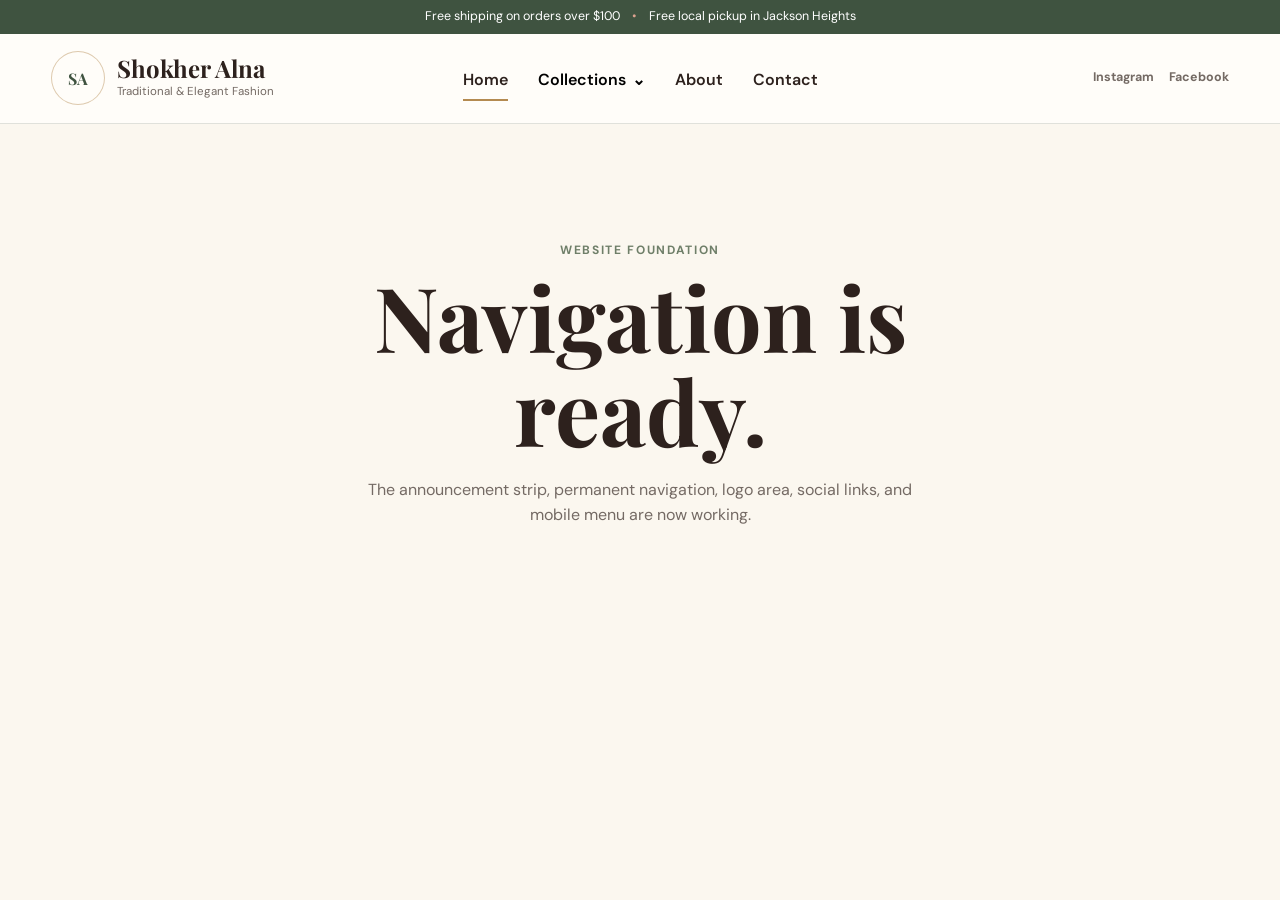
==== index.html @ 6800890a "Add files via upload Build navigation and mobile menu" ====
<!DOCTYPE html>
<html lang="en">
<head>
  <meta charset="UTF-8">
  <meta name="viewport" content="width=device-width, initial-scale=1.0">
  <meta name="description" content="Shokher Alna — traditional and elegant fashion, thoughtfully curated.">
  <title>Shokher Alna | Traditional & Elegant Fashion</title>
  <link rel="preconnect" href="https://fonts.googleapis.com">
  <link rel="preconnect" href="https://fonts.gstatic.com" crossorigin>
  <link href="https://fonts.googleapis.com/css2?family=DM+Sans:wght@400;500;600;700&family=Playfair+Display:wght@500;600;700&display=swap" rel="stylesheet">
  <link rel="stylesheet" href="style.css">
</head>
<body>
  <a class="skip-link" href="#main-content">Skip to content</a>

  <div class="announcement-bar">
    <div class="announcement-inner">
      <span>Free shipping on orders over $100</span>
      <span class="announcement-divider">•</span>
      <span>Free local pickup in Jackson Heights</span>
    </div>
  </div>

  <header class="site-header" id="siteHeader">
    <div class="nav-container">
      <a class="brand" href="index.html" aria-label="Shokher Alna home">
        <span class="brand-mark">SA</span>
        <span class="brand-copy">
          <strong>Shokher Alna</strong>
          <small>Traditional &amp; Elegant Fashion</small>
        </span>
      </a>

      <nav class="desktop-nav" aria-label="Primary navigation">
        <a class="nav-link active" href="index.html">Home</a>
        <div class="nav-dropdown">
          <button class="nav-link dropdown-trigger" type="button" aria-expanded="false">
            Collections <span class="chevron">⌄</span>
          </button>
          <div class="dropdown-menu">
            <a href="pages/bags.html">Bags</a>
            <a href="pages/jewelry.html">Jewelry</a>
            <a href="pages/sarees.html">Sarees</a>
            <a href="pages/clothing.html">Clothing</a>
          </div>
        </div>
        <a class="nav-link" href="pages/about.html">About</a>
        <a class="nav-link" href="pages/contact.html">Contact</a>
      </nav>

      <div class="header-actions">
        <a class="social-link" href="https://www.instagram.com/shokher_alna_usa/" target="_blank" rel="noopener">Instagram</a>
        <a class="social-link" href="https://www.facebook.com/ShokherAlnaUsa" target="_blank" rel="noopener">Facebook</a>
        <button class="menu-toggle" id="menuToggle" type="button" aria-label="Open navigation menu" aria-controls="mobileMenu" aria-expanded="false">
          <span></span><span></span><span></span>
        </button>
      </div>
    </div>

    <div class="mobile-menu" id="mobileMenu" aria-hidden="true">
      <nav aria-label="Mobile navigation">
        <a href="index.html">Home</a>
        <button class="mobile-collections-toggle" id="mobileCollectionsToggle" type="button" aria-expanded="false">
          Collections <span>+</span>
        </button>
        <div class="mobile-submenu" id="mobileSubmenu">
          <a href="pages/bags.html">Bags</a>
          <a href="pages/jewelry.html">Jewelry</a>
          <a href="pages/sarees.html">Sarees</a>
          <a href="pages/clothing.html">Clothing</a>
        </div>
        <a href="pages/about.html">About</a>
        <a href="pages/contact.html">Contact</a>
        <div class="mobile-socials">
          <a href="https://www.instagram.com/shokher_alna_usa/" target="_blank" rel="noopener">Instagram</a>
          <a href="https://www.facebook.com/ShokherAlnaUsa" target="_blank" rel="noopener">Facebook</a>
        </div>
      </nav>
    </div>
  </header>

  <main id="main-content">
    <section class="step-preview">
      <div>
        <p class="eyebrow">Website foundation</p>
        <h1>Navigation is ready.</h1>
        <p>The announcement strip, permanent navigation, logo area, social links, and mobile menu are now working.</p>
      </div>
    </section>
  </main>

  <script src="script.js"></script>
</body>
</html>
---- style.css ----
*{box-sizing:border-box}html{scroll-behavior:smooth}body{margin:0;background:#fbf7ef;color:#2d211d;font-family:"DM Sans",sans-serif;line-height:1.6}body.menu-open{overflow:hidden}a{color:inherit;text-decoration:none}.skip-link{position:fixed;top:10px;left:10px;z-index:9999;padding:10px 14px;border-radius:8px;color:#fff;background:#3f5340;transform:translateY(-150%)}.skip-link:focus{transform:translateY(0)}.announcement-bar{background:#3f5340;color:#fff;font-size:.78rem}.announcement-inner{width:min(1180px,92%);min-height:34px;margin:auto;display:flex;justify-content:center;align-items:center;gap:12px;text-align:center}.announcement-divider{color:#dca28f}.site-header{position:sticky;top:0;z-index:1000;background:rgba(255,253,249,.96);backdrop-filter:blur(14px);border-bottom:1px solid rgba(63,83,64,.16)}.site-header.scrolled{box-shadow:0 14px 40px rgba(45,33,29,.09)}.nav-container{width:min(1180px,92%);min-height:88px;margin:auto;display:grid;grid-template-columns:1fr auto 1fr;align-items:center;gap:26px}.brand{display:flex;align-items:center;gap:12px}.brand-mark{width:54px;height:54px;display:grid;place-items:center;border:1px solid rgba(180,138,80,.45);border-radius:50%;background:#fffdf9;color:#3f5340;font-family:"Playfair Display",serif;font-weight:700}.brand-copy strong{display:block;font-family:"Playfair Display",serif;font-size:1.5rem;line-height:1.15}.brand-copy small{display:block;color:#746a64;font-size:.72rem}.desktop-nav{display:flex;align-items:center;gap:30px}.nav-link{position:relative;padding:33px 0 30px;border:0;background:transparent;font:inherit;font-weight:600;cursor:pointer}.nav-link:after{content:"";position:absolute;left:0;right:0;bottom:22px;height:2px;background:#b48a50;transform:scaleX(0);transition:.2s}.nav-link:hover:after,.nav-link.active:after{transform:scaleX(1)}.nav-dropdown{position:relative}.dropdown-trigger{display:flex;align-items:center;gap:6px}.dropdown-menu{position:absolute;top:calc(100% - 12px);left:50%;width:210px;padding:10px;border:1px solid rgba(63,83,64,.16);border-radius:16px;background:#fffdf9;box-shadow:0 14px 40px rgba(45,33,29,.09);opacity:0;visibility:hidden;transform:translate(-50%,8px);transition:.2s}.nav-dropdown:hover .dropdown-menu,.nav-dropdown:focus-within .dropdown-menu,.nav-dropdown.open .dropdown-menu{opacity:1;visibility:visible;transform:translate(-50%,0)}.dropdown-menu a{display:block;padding:11px 13px;border-radius:10px;color:#746a64;font-size:.88rem;font-weight:600}.dropdown-menu a:hover{background:rgba(111,127,105,.1);color:#3f5340}.header-actions{display:flex;align-items:center;justify-self:end;gap:15px}.social-link{color:#746a64;font-size:.78rem;font-weight:700}.menu-toggle{width:44px;height:44px;display:none;padding:10px;border:1px solid rgba(63,83,64,.16);border-radius:50%;background:#fffdf9}.menu-toggle span{width:20px;height:2px;display:block;margin:3px auto;background:#2d211d;transition:.25s}.menu-toggle.active span:nth-child(1){transform:translateY(5px) rotate(45deg)}.menu-toggle.active span:nth-child(2){opacity:0}.menu-toggle.active span:nth-child(3){transform:translateY(-5px) rotate(-45deg)}.mobile-menu{display:none;max-height:0;overflow:hidden;background:#fffdf9;transition:max-height .35s}.mobile-menu.open{max-height:calc(100vh - 120px);overflow-y:auto;border-top:1px solid rgba(63,83,64,.16)}.mobile-menu nav{width:min(92%,620px);margin:auto;padding:16px 0 28px}.mobile-menu nav>a,.mobile-collections-toggle{width:100%;display:flex;justify-content:space-between;padding:14px 4px;border:0;border-bottom:1px solid rgba(63,83,64,.16);background:transparent;font:inherit;font-weight:600}.mobile-submenu{max-height:0;overflow:hidden;padding-left:14px;transition:max-height .3s}.mobile-submenu.open{max-height:250px}.mobile-submenu a{display:block;padding:11px 4px;color:#746a64}.mobile-socials{display:flex;gap:12px;padding-top:22px}.mobile-socials a{flex:1;padding:11px;border:1px solid rgba(63,83,64,.16);border-radius:999px;text-align:center;font-size:.82rem;font-weight:700}.step-preview{width:min(1180px,92%);min-height:58vh;margin:auto;display:grid;place-items:center;padding:80px 0;text-align:center}.step-preview>div{max-width:650px}.eyebrow{margin:0 0 8px;color:#6f7f69;font-size:.75rem;font-weight:700;letter-spacing:.14em;text-transform:uppercase}.step-preview h1{margin:0;font-family:"Playfair Display",serif;font-size:clamp(2.8rem,7vw,5.8rem);line-height:1.05}.step-preview p:last-child{max-width:560px;margin:20px auto 0;color:#746a64}@media(max-width:960px){.nav-container{grid-template-columns:1fr auto}.desktop-nav,.header-actions .social-link{display:none}.menu-toggle,.mobile-menu{display:block}}@media(max-width:560px){.announcement-inner{min-height:42px;flex-direction:column;gap:0;padding:5px 0}.announcement-divider{display:none}.nav-container{min-height:76px}.brand-mark{width:46px;height:46px}.brand-copy strong{font-size:1.18rem}.brand-copy small{max-width:180px;overflow:hidden;text-overflow:ellipsis;white-space:nowrap}}
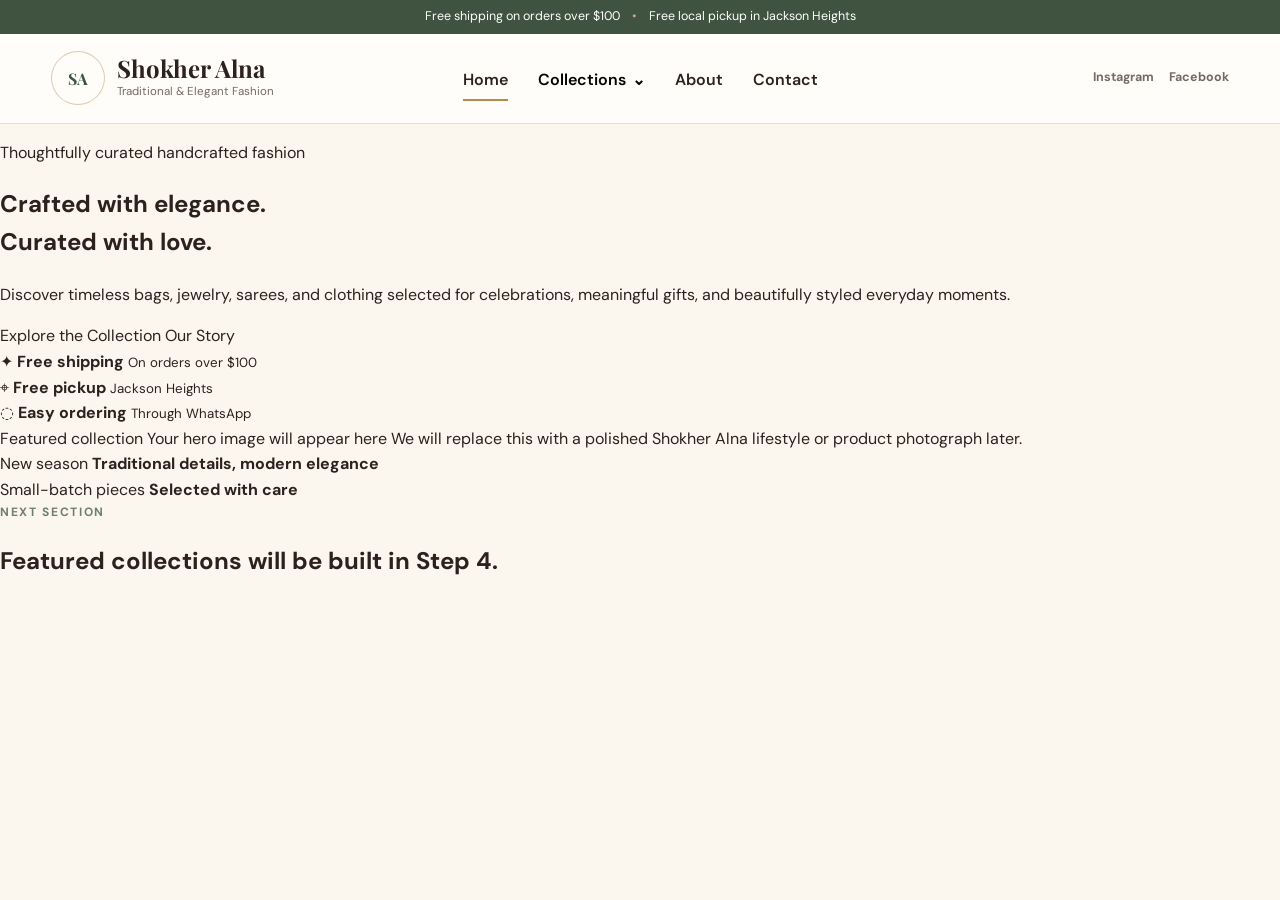
==== commit 99171b60: "Build homepage hero section" ====
--- a/index.html
+++ b/index.html
@@ -80,11 +80,89 @@
   </header>
 
   <main id="main-content">
-    <section class="step-preview">
+    <section class="hero" aria-labelledby="hero-title">
+      <div class="hero-orb hero-orb-one" aria-hidden="true"></div>
+      <div class="hero-orb hero-orb-two" aria-hidden="true"></div>
+
+      <div class="hero-container">
+        <div class="hero-copy">
+          <p class="hero-eyebrow">Thoughtfully curated handcrafted fashion</p>
+
+          <h1 id="hero-title">
+            Crafted with elegance.<br>
+            Curated with love.
+          </h1>
+
+          <p class="hero-intro">
+            Discover timeless bags, jewelry, sarees, and clothing selected for
+            celebrations, meaningful gifts, and beautifully styled everyday moments.
+          </p>
+
+          <div class="hero-actions">
+            <a class="button button-primary" href="#collections">
+              Explore the Collection
+            </a>
+
+            <a class="button button-secondary" href="pages/about.html">
+              Our Story
+            </a>
+          </div>
+
+          <div class="hero-benefits" aria-label="Shopping benefits">
+            <div class="hero-benefit">
+              <span class="benefit-icon" aria-hidden="true">✦</span>
+              <span>
+                <strong>Free shipping</strong>
+                <small>On orders over $100</small>
+              </span>
+            </div>
+
+            <div class="hero-benefit">
+              <span class="benefit-icon" aria-hidden="true">⌖</span>
+              <span>
+                <strong>Free pickup</strong>
+                <small>Jackson Heights</small>
+              </span>
+            </div>
+
+            <div class="hero-benefit">
+              <span class="benefit-icon" aria-hidden="true">◌</span>
+              <span>
+                <strong>Easy ordering</strong>
+                <small>Through WhatsApp</small>
+              </span>
+            </div>
+          </div>
+        </div>
+
+        <div class="hero-visual" aria-label="Featured collection preview">
+          <div class="hero-image-card">
+            <div class="hero-image-placeholder">
+              <span class="placeholder-label">Featured collection</span>
+              <span class="placeholder-title">Your hero image will appear here</span>
+              <span class="placeholder-copy">
+                We will replace this with a polished Shokher Alna lifestyle or product photograph later.
+              </span>
+            </div>
+
+            <div class="hero-card-note">
+              <span>New season</span>
+              <strong>Traditional details, modern elegance</strong>
+            </div>
+          </div>
+
+          <div class="hero-accent-card">
+            <span>Small-batch pieces</span>
+            <strong>Selected with care</strong>
+          </div>
+        </div>
+      </div>
+    </section>
+
+    <section class="section-placeholder" id="collections" aria-label="Upcoming collections section">
       <div>
-        <p class="eyebrow">Website foundation</p>
-        <h1>Navigation is ready.</h1>
-        <p>The announcement strip, permanent navigation, logo area, social links, and mobile menu are now working.</p>
+        <p class="eyebrow">Next section</p>
+        <h2>Featured collections will be built in Step 4.</h2>
       </div>
     </section>
   </main>
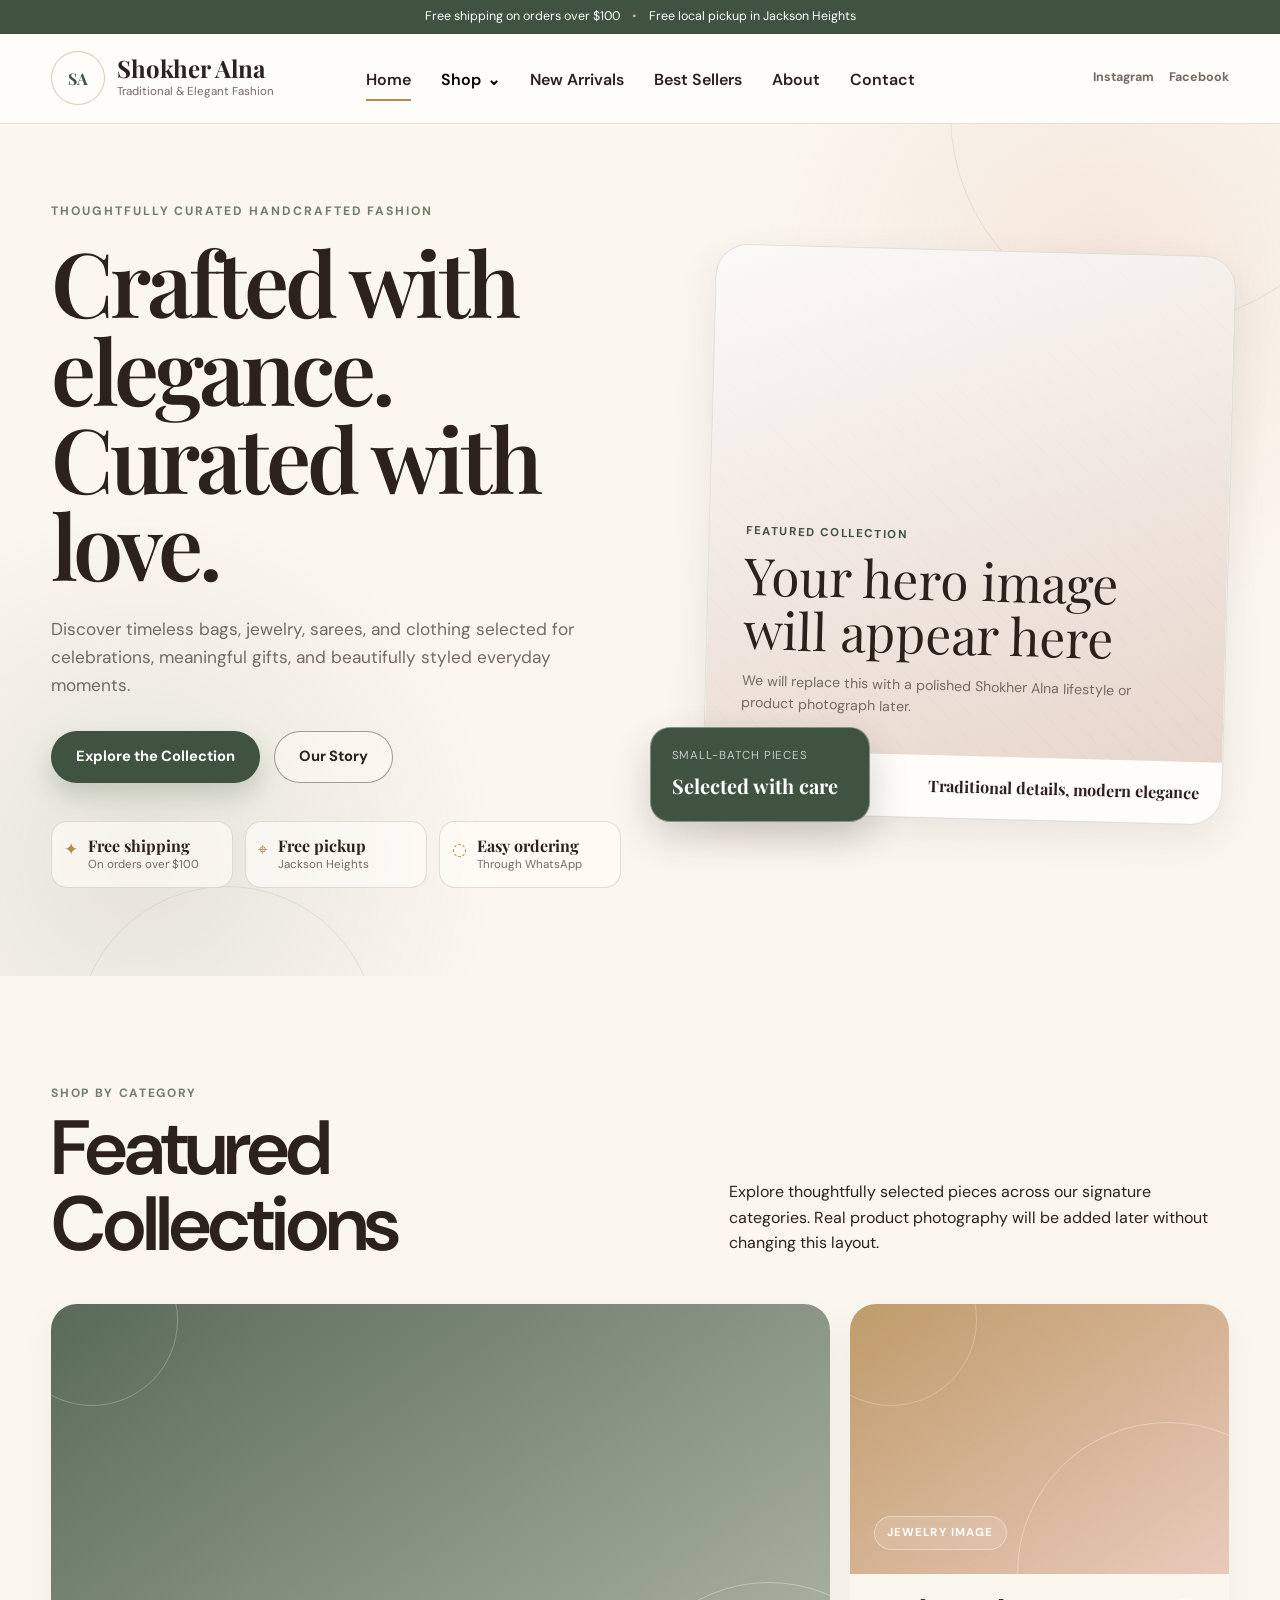
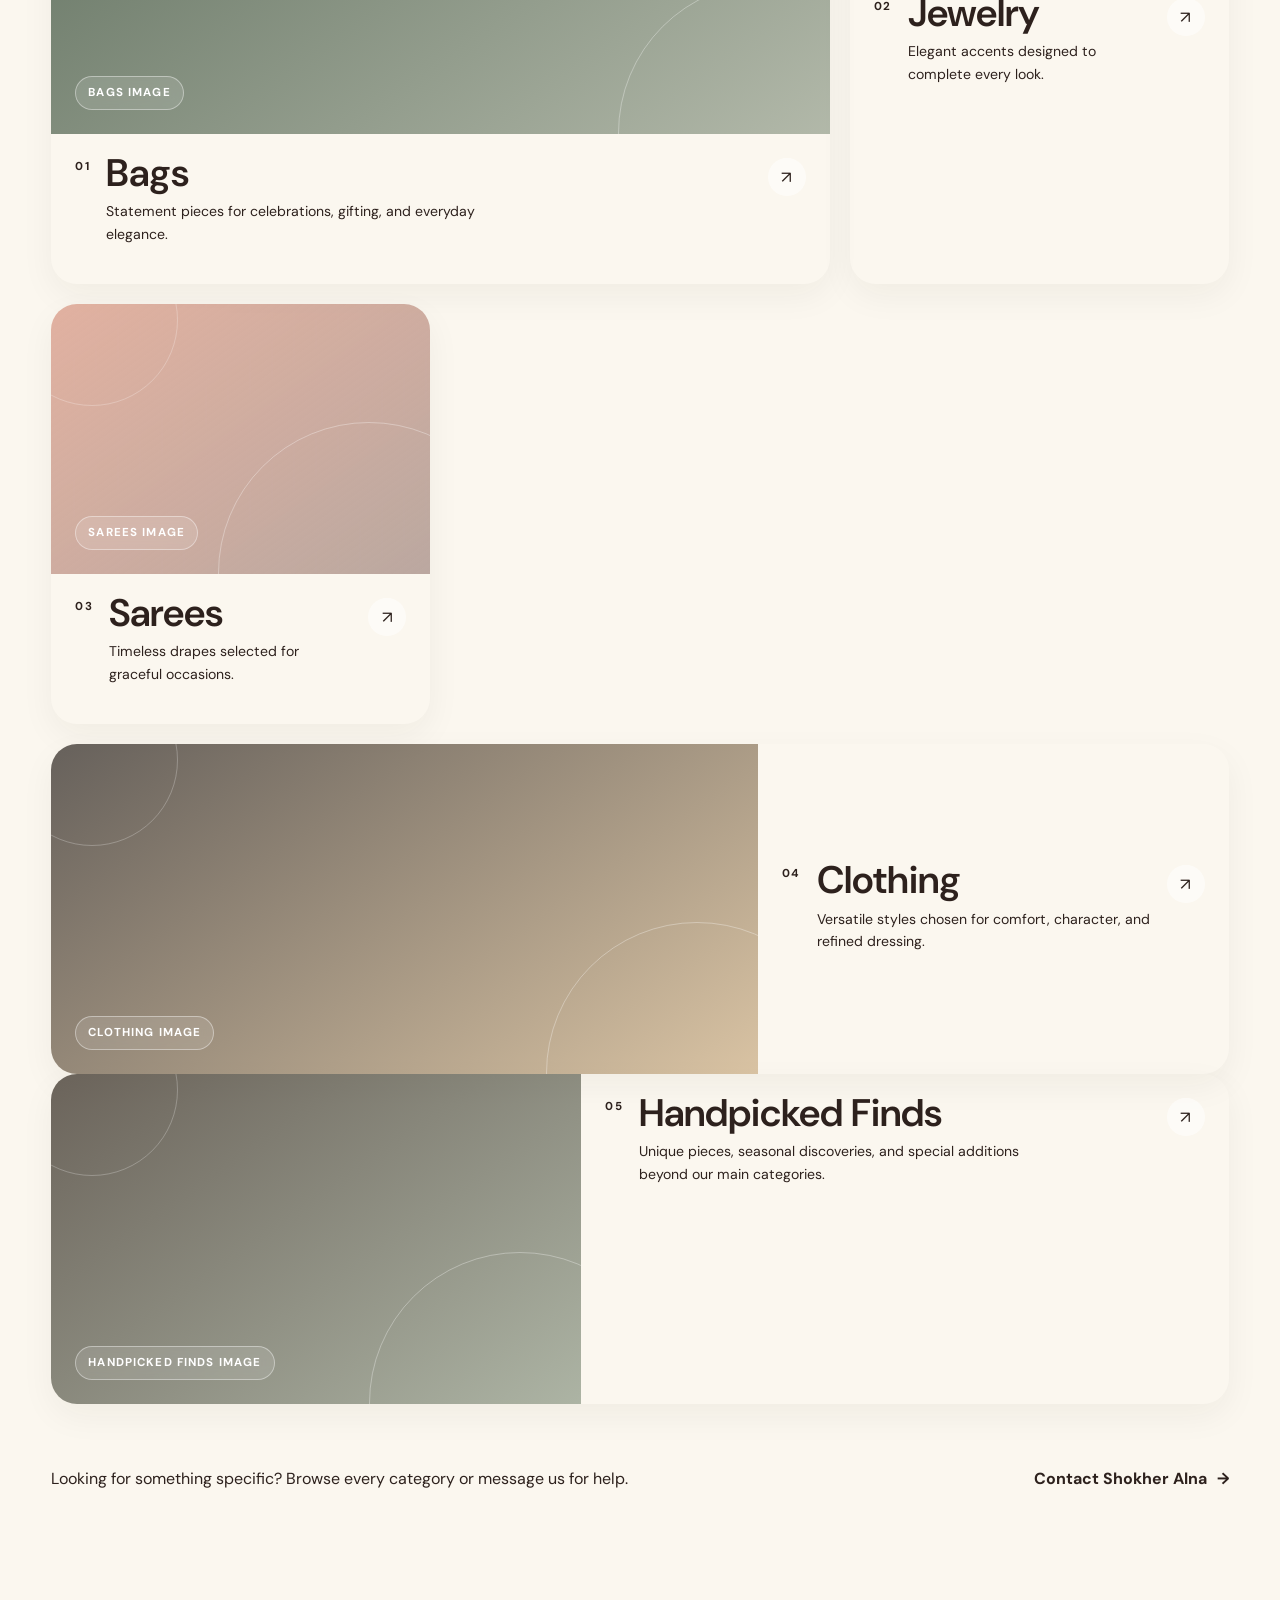
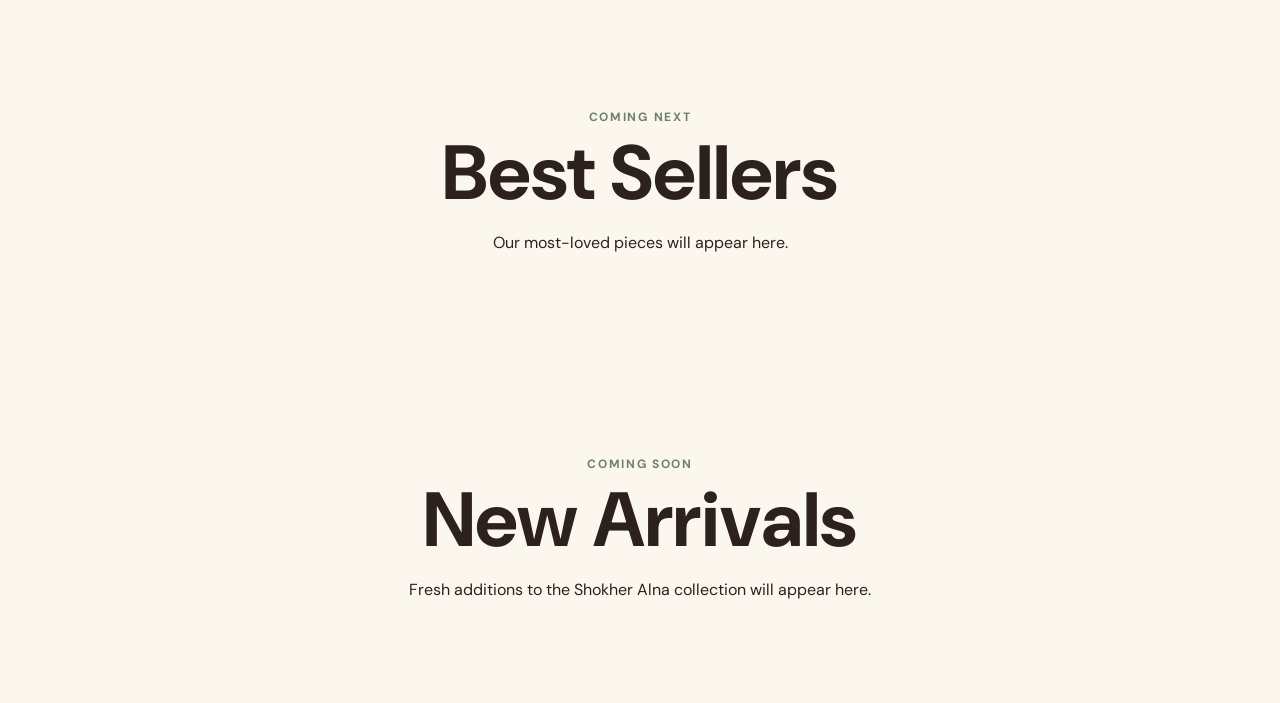
==== commit af688f71: "Add Shop navigation and Handpicked Finds" ====
--- a/index.html
+++ b/index.html
@@ -33,17 +33,23 @@
 
       <nav class="desktop-nav" aria-label="Primary navigation">
         <a class="nav-link active" href="index.html">Home</a>
+
         <div class="nav-dropdown">
           <button class="nav-link dropdown-trigger" type="button" aria-expanded="false">
-            Collections <span class="chevron">⌄</span>
+            Shop <span class="chevron">⌄</span>
           </button>
+
           <div class="dropdown-menu">
             <a href="pages/bags.html">Bags</a>
             <a href="pages/jewelry.html">Jewelry</a>
             <a href="pages/sarees.html">Sarees</a>
             <a href="pages/clothing.html">Clothing</a>
-          </div>
-        </div>
+            <a href="pages/handpicked-finds.html">Handpicked Finds</a>
+          </div>
+        </div>
+
+        <a class="nav-link" href="#new-arrivals">New Arrivals</a>
+        <a class="nav-link" href="#best-sellers">Best Sellers</a>
         <a class="nav-link" href="pages/about.html">About</a>
         <a class="nav-link" href="pages/contact.html">Contact</a>
       </nav>
@@ -60,17 +66,24 @@
     <div class="mobile-menu" id="mobileMenu" aria-hidden="true">
       <nav aria-label="Mobile navigation">
         <a href="index.html">Home</a>
+
         <button class="mobile-collections-toggle" id="mobileCollectionsToggle" type="button" aria-expanded="false">
-          Collections <span>+</span>
+          Shop <span>+</span>
         </button>
+
         <div class="mobile-submenu" id="mobileSubmenu">
           <a href="pages/bags.html">Bags</a>
           <a href="pages/jewelry.html">Jewelry</a>
           <a href="pages/sarees.html">Sarees</a>
           <a href="pages/clothing.html">Clothing</a>
-        </div>
+          <a href="pages/handpicked-finds.html">Handpicked Finds</a>
+        </div>
+
+        <a href="#new-arrivals">New Arrivals</a>
+        <a href="#best-sellers">Best Sellers</a>
         <a href="pages/about.html">About</a>
         <a href="pages/contact.html">Contact</a>
+
         <div class="mobile-socials">
           <a href="https://www.instagram.com/shokher_alna_usa/" target="_blank" rel="noopener">Instagram</a>
           <a href="https://www.facebook.com/ShokherAlnaUsa" target="_blank" rel="noopener">Facebook</a>
@@ -159,12 +172,127 @@
       </div>
     </section>
 
-    <section class="section-placeholder" id="collections" aria-label="Upcoming collections section">
-      <div>
-        <p class="eyebrow">Next section</p>
-        <h2>Featured collections will be built in Step 4.</h2>
+    <section class="featured-collections" id="collections" aria-labelledby="collections-title">
+      <div class="section-shell">
+        <div class="section-heading">
+          <div>
+            <p class="eyebrow">Shop by category</p>
+            <h2 id="collections-title">Featured Collections</h2>
+          </div>
+
+          <p class="section-intro">
+            Explore thoughtfully selected pieces across our signature categories.
+            Real product photography will be added later without changing this layout.
+          </p>
+        </div>
+
+        <div class="collection-grid">
+          <a class="collection-card collection-card-large" href="pages/bags.html">
+            <div class="collection-image collection-image-bags" aria-hidden="true">
+              <span class="collection-placeholder-label">Bags image</span>
+            </div>
+
+            <div class="collection-content">
+              <span class="collection-number">01</span>
+              <div>
+                <h3>Bags</h3>
+                <p>Statement pieces for celebrations, gifting, and everyday elegance.</p>
+              </div>
+              <span class="collection-arrow" aria-hidden="true">↗</span>
+            </div>
+          </a>
+
+          <a class="collection-card" href="pages/jewelry.html">
+            <div class="collection-image collection-image-jewelry" aria-hidden="true">
+              <span class="collection-placeholder-label">Jewelry image</span>
+            </div>
+
+            <div class="collection-content">
+              <span class="collection-number">02</span>
+              <div>
+                <h3>Jewelry</h3>
+                <p>Elegant accents designed to complete every look.</p>
+              </div>
+              <span class="collection-arrow" aria-hidden="true">↗</span>
+            </div>
+          </a>
+
+          <a class="collection-card" href="pages/sarees.html">
+            <div class="collection-image collection-image-sarees" aria-hidden="true">
+              <span class="collection-placeholder-label">Sarees image</span>
+            </div>
+
+            <div class="collection-content">
+              <span class="collection-number">03</span>
+              <div>
+                <h3>Sarees</h3>
+                <p>Timeless drapes selected for graceful occasions.</p>
+              </div>
+              <span class="collection-arrow" aria-hidden="true">↗</span>
+            </div>
+          </a>
+
+          <a class="collection-card collection-card-wide" href="pages/clothing.html">
+            <div class="collection-image collection-image-clothing" aria-hidden="true">
+              <span class="collection-placeholder-label">Clothing image</span>
+            </div>
+
+            <div class="collection-content">
+              <span class="collection-number">04</span>
+              <div>
+                <h3>Clothing</h3>
+                <p>Versatile styles chosen for comfort, character, and refined dressing.</p>
+              </div>
+              <span class="collection-arrow" aria-hidden="true">↗</span>
+            </div>
+          </a>
+        </div>
+
+
+          <a class="collection-card collection-card-handpicked" href="pages/handpicked-finds.html">
+            <div class="collection-image collection-image-handpicked" aria-hidden="true">
+              <span class="collection-placeholder-label">Handpicked Finds image</span>
+            </div>
+
+            <div class="collection-content">
+              <span class="collection-number">05</span>
+              <div>
+                <h3>Handpicked Finds</h3>
+                <p>Unique pieces, seasonal discoveries, and special additions beyond our main categories.</p>
+              </div>
+              <span class="collection-arrow" aria-hidden="true">↗</span>
+            </div>
+          </a>
+
+        <div class="collections-footer">
+          <p>
+            Looking for something specific? Browse every category or message us for help.
+          </p>
+
+          <a class="text-link" href="pages/contact.html">
+            Contact Shokher Alna
+            <span aria-hidden="true">→</span>
+          </a>
+        </div>
       </div>
     </section>
+  
+    <section class="upcoming-home-section" id="best-sellers">
+      <div class="section-shell upcoming-home-inner">
+        <p class="eyebrow">Coming next</p>
+        <h2>Best Sellers</h2>
+        <p>Our most-loved pieces will appear here.</p>
+      </div>
+    </section>
+
+    <section class="upcoming-home-section upcoming-home-section-alt" id="new-arrivals">
+      <div class="section-shell upcoming-home-inner">
+        <p class="eyebrow">Coming soon</p>
+        <h2>New Arrivals</h2>
+        <p>Fresh additions to the Shokher Alna collection will appear here.</p>
+      </div>
+    </section>
+
   </main>
 
   <script src="script.js"></script>
--- a/style.css
+++ b/style.css
@@ -1 +1,449 @@
-*{box-sizing:border-box}html{scroll-behavior:smooth}body{margin:0;background:#fbf7ef;color:#2d211d;font-family:"DM Sans",sans-serif;line-height:1.6}body.menu-open{overflow:hidden}a{color:inherit;text-decoration:none}.skip-link{position:fixed;top:10px;left:10px;z-index:9999;padding:10px 14px;border-radius:8px;color:#fff;background:#3f5340;transform:translateY(-150%)}.skip-link:focus{transform:translateY(0)}.announcement-bar{background:#3f5340;color:#fff;font-size:.78rem}.announcement-inner{width:min(1180px,92%);min-height:34px;margin:auto;display:flex;justify-content:center;align-items:center;gap:12px;text-align:center}.announcement-divider{color:#dca28f}.site-header{position:sticky;top:0;z-index:1000;background:rgba(255,253,249,.96);backdrop-filter:blur(14px);border-bottom:1px solid rgba(63,83,64,.16)}.site-header.scrolled{box-shadow:0 14px 40px rgba(45,33,29,.09)}.nav-container{width:min(1180px,92%);min-height:88px;margin:auto;display:grid;grid-template-columns:1fr auto 1fr;align-items:center;gap:26px}.brand{display:flex;align-items:center;gap:12px}.brand-mark{width:54px;height:54px;display:grid;place-items:center;border:1px solid rgba(180,138,80,.45);border-radius:50%;background:#fffdf9;color:#3f5340;font-family:"Playfair Display",serif;font-weight:700}.brand-copy strong{display:block;font-family:"Playfair Display",serif;font-size:1.5rem;line-height:1.15}.brand-copy small{display:block;color:#746a64;font-size:.72rem}.desktop-nav{display:flex;align-items:center;gap:30px}.nav-link{position:relative;padding:33px 0 30px;border:0;background:transparent;font:inherit;font-weight:600;cursor:pointer}.nav-link:after{content:"";position:absolute;left:0;right:0;bottom:22px;height:2px;background:#b48a50;transform:scaleX(0);transition:.2s}.nav-link:hover:after,.nav-link.active:after{transform:scaleX(1)}.nav-dropdown{position:relative}.dropdown-trigger{display:flex;align-items:center;gap:6px}.dropdown-menu{position:absolute;top:calc(100% - 12px);left:50%;width:210px;padding:10px;border:1px solid rgba(63,83,64,.16);border-radius:16px;background:#fffdf9;box-shadow:0 14px 40px rgba(45,33,29,.09);opacity:0;visibility:hidden;transform:translate(-50%,8px);transition:.2s}.nav-dropdown:hover .dropdown-menu,.nav-dropdown:focus-within .dropdown-menu,.nav-dropdown.open .dropdown-menu{opacity:1;visibility:visible;transform:translate(-50%,0)}.dropdown-menu a{display:block;padding:11px 13px;border-radius:10px;color:#746a64;font-size:.88rem;font-weight:600}.dropdown-menu a:hover{background:rgba(111,127,105,.1);color:#3f5340}.header-actions{display:flex;align-items:center;justify-self:end;gap:15px}.social-link{color:#746a64;font-size:.78rem;font-weight:700}.menu-toggle{width:44px;height:44px;display:none;padding:10px;border:1px solid rgba(63,83,64,.16);border-radius:50%;background:#fffdf9}.menu-toggle span{width:20px;height:2px;display:block;margin:3px auto;background:#2d211d;transition:.25s}.menu-toggle.active span:nth-child(1){transform:translateY(5px) rotate(45deg)}.menu-toggle.active span:nth-child(2){opacity:0}.menu-toggle.active span:nth-child(3){transform:translateY(-5px) rotate(-45deg)}.mobile-menu{display:none;max-height:0;overflow:hidden;background:#fffdf9;transition:max-height .35s}.mobile-menu.open{max-height:calc(100vh - 120px);overflow-y:auto;border-top:1px solid rgba(63,83,64,.16)}.mobile-menu nav{width:min(92%,620px);margin:auto;padding:16px 0 28px}.mobile-menu nav>a,.mobile-collections-toggle{width:100%;display:flex;justify-content:space-between;padding:14px 4px;border:0;border-bottom:1px solid rgba(63,83,64,.16);background:transparent;font:inherit;font-weight:600}.mobile-submenu{max-height:0;overflow:hidden;padding-left:14px;transition:max-height .3s}.mobile-submenu.open{max-height:250px}.mobile-submenu a{display:block;padding:11px 4px;color:#746a64}.mobile-socials{display:flex;gap:12px;padding-top:22px}.mobile-socials a{flex:1;padding:11px;border:1px solid rgba(63,83,64,.16);border-radius:999px;text-align:center;font-size:.82rem;font-weight:700}.step-preview{width:min(1180px,92%);min-height:58vh;margin:auto;display:grid;place-items:center;padding:80px 0;text-align:center}.step-preview>div{max-width:650px}.eyebrow{margin:0 0 8px;color:#6f7f69;font-size:.75rem;font-weight:700;letter-spacing:.14em;text-transform:uppercase}.step-preview h1{margin:0;font-family:"Playfair Display",serif;font-size:clamp(2.8rem,7vw,5.8rem);line-height:1.05}.step-preview p:last-child{max-width:560px;margin:20px auto 0;color:#746a64}@media(max-width:960px){.nav-container{grid-template-columns:1fr auto}.desktop-nav,.header-actions .social-link{display:none}.menu-toggle,.mobile-menu{display:block}}@media(max-width:560px){.announcement-inner{min-height:42px;flex-direction:column;gap:0;padding:5px 0}.announcement-divider{display:none}.nav-container{min-height:76px}.brand-mark{width:46px;height:46px}.brand-copy strong{font-size:1.18rem}.brand-copy small{max-width:180px;overflow:hidden;text-overflow:ellipsis;white-space:nowrap}}+*{box-sizing:border-box}html{scroll-behavior:smooth}body{margin:0;background:#fbf7ef;color:#2d211d;font-family:"DM Sans",sans-serif;line-height:1.6}body.menu-open{overflow:hidden}a{color:inherit;text-decoration:none}.skip-link{position:fixed;top:10px;left:10px;z-index:9999;padding:10px 14px;border-radius:8px;color:#fff;background:#3f5340;transform:translateY(-150%)}.skip-link:focus{transform:translateY(0)}.announcement-bar{background:#3f5340;color:#fff;font-size:.78rem}.announcement-inner{width:min(1180px,92%);min-height:34px;margin:auto;display:flex;justify-content:center;align-items:center;gap:12px;text-align:center}.announcement-divider{color:#dca28f}.site-header{position:sticky;top:0;z-index:1000;background:rgba(255,253,249,.96);backdrop-filter:blur(14px);border-bottom:1px solid rgba(63,83,64,.16)}.site-header.scrolled{box-shadow:0 14px 40px rgba(45,33,29,.09)}.nav-container{width:min(1180px,92%);min-height:88px;margin:auto;display:grid;grid-template-columns:1fr auto 1fr;align-items:center;gap:26px}.brand{display:flex;align-items:center;gap:12px}.brand-mark{width:54px;height:54px;display:grid;place-items:center;border:1px solid rgba(180,138,80,.45);border-radius:50%;background:#fffdf9;color:#3f5340;font-family:"Playfair Display",serif;font-weight:700}.brand-copy strong{display:block;font-family:"Playfair Display",serif;font-size:1.5rem;line-height:1.15}.brand-copy small{display:block;color:#746a64;font-size:.72rem}.desktop-nav{display:flex;align-items:center;gap:30px}.nav-link{position:relative;padding:33px 0 30px;border:0;background:transparent;font:inherit;font-weight:600;cursor:pointer}.nav-link:after{content:"";position:absolute;left:0;right:0;bottom:22px;height:2px;background:#b48a50;transform:scaleX(0);transition:.2s}.nav-link:hover:after,.nav-link.active:after{transform:scaleX(1)}.nav-dropdown{position:relative}.dropdown-trigger{display:flex;align-items:center;gap:6px}.dropdown-menu{position:absolute;top:calc(100% - 12px);left:50%;width:210px;padding:10px;border:1px solid rgba(63,83,64,.16);border-radius:16px;background:#fffdf9;box-shadow:0 14px 40px rgba(45,33,29,.09);opacity:0;visibility:hidden;transform:translate(-50%,8px);transition:.2s}.nav-dropdown:hover .dropdown-menu,.nav-dropdown:focus-within .dropdown-menu,.nav-dropdown.open .dropdown-menu{opacity:1;visibility:visible;transform:translate(-50%,0)}.dropdown-menu a{display:block;padding:11px 13px;border-radius:10px;color:#746a64;font-size:.88rem;font-weight:600}.dropdown-menu a:hover{background:rgba(111,127,105,.1);color:#3f5340}.header-actions{display:flex;align-items:center;justify-self:end;gap:15px}.social-link{color:#746a64;font-size:.78rem;font-weight:700}.menu-toggle{width:44px;height:44px;display:none;padding:10px;border:1px solid rgba(63,83,64,.16);border-radius:50%;background:#fffdf9}.menu-toggle span{width:20px;height:2px;display:block;margin:3px auto;background:#2d211d;transition:.25s}.menu-toggle.active span:nth-child(1){transform:translateY(5px) rotate(45deg)}.menu-toggle.active span:nth-child(2){opacity:0}.menu-toggle.active span:nth-child(3){transform:translateY(-5px) rotate(-45deg)}.mobile-menu{display:none;max-height:0;overflow:hidden;background:#fffdf9;transition:max-height .35s}.mobile-menu.open{max-height:calc(100vh - 120px);overflow-y:auto;border-top:1px solid rgba(63,83,64,.16)}.mobile-menu nav{width:min(92%,620px);margin:auto;padding:16px 0 28px}.mobile-menu nav>a,.mobile-collections-toggle{width:100%;display:flex;justify-content:space-between;padding:14px 4px;border:0;border-bottom:1px solid rgba(63,83,64,.16);background:transparent;font:inherit;font-weight:600}.mobile-submenu{max-height:0;overflow:hidden;padding-left:14px;transition:max-height .3s}.mobile-submenu.open{max-height:250px}.mobile-submenu a{display:block;padding:11px 4px;color:#746a64}.mobile-socials{display:flex;gap:12px;padding-top:22px}.mobile-socials a{flex:1;padding:11px;border:1px solid rgba(63,83,64,.16);border-radius:999px;text-align:center;font-size:.82rem;font-weight:700}.step-preview{width:min(1180px,92%);min-height:58vh;margin:auto;display:grid;place-items:center;padding:80px 0;text-align:center}.step-preview>div{max-width:650px}.eyebrow{margin:0 0 8px;color:#6f7f69;font-size:.75rem;font-weight:700;letter-spacing:.14em;text-transform:uppercase}.step-preview h1{margin:0;font-family:"Playfair Display",serif;font-size:clamp(2.8rem,7vw,5.8rem);line-height:1.05}.step-preview p:last-child{max-width:560px;margin:20px auto 0;color:#746a64}@media(max-width:960px){.nav-container{grid-template-columns:1fr auto}.desktop-nav,.header-actions .social-link{display:none}.menu-toggle,.mobile-menu{display:block}}@media(max-width:560px){.announcement-inner{min-height:42px;flex-direction:column;gap:0;padding:5px 0}.announcement-divider{display:none}.nav-container{min-height:76px}.brand-mark{width:46px;height:46px}.brand-copy strong{font-size:1.18rem}.brand-copy small{max-width:180px;overflow:hidden;text-overflow:ellipsis;white-space:nowrap}}
+
+/* =========================
+   Homepage hero — FIXED
+   ========================= */
+.hero{position:relative;overflow:hidden;background:radial-gradient(circle at 86% 18%,rgba(220,162,143,.20),transparent 27%),radial-gradient(circle at 11% 86%,rgba(111,127,105,.16),transparent 26%),#fbf7ef}
+.hero-container{width:min(1180px,92%);min-height:720px;margin:0 auto;display:grid;grid-template-columns:1.03fr .97fr;align-items:center;gap:72px;padding:78px 0 88px}
+.hero-copy{position:relative;z-index:2}
+.hero-eyebrow{margin:0 0 16px;color:#6f7f69;font-size:.76rem;font-weight:700;letter-spacing:.16em;text-transform:uppercase}
+.hero h1{max-width:760px;margin:0;font-family:"Playfair Display",serif;font-size:clamp(3.7rem,7vw,6.9rem);font-weight:600;letter-spacing:-.045em;line-height:.98}
+.hero-intro{max-width:620px;margin:28px 0 0;color:#746a64;font-size:1.08rem}
+.hero-actions{display:flex;flex-wrap:wrap;gap:14px;margin-top:32px}
+.button{min-height:52px;display:inline-flex;align-items:center;justify-content:center;padding:13px 24px;border:1px solid transparent;border-radius:999px;font-size:.92rem;font-weight:700;transition:.2s}
+.button:hover,.button:focus-visible{transform:translateY(-2px)}
+.button-primary{color:#fff;background:#3f5340;box-shadow:0 12px 25px rgba(63,83,64,.22)}
+.button-secondary{border-color:rgba(45,33,29,.42);color:#2d211d;background:rgba(255,253,249,.45)}
+.button-secondary:hover,.button-secondary:focus-visible{color:#fff;background:#2d211d}
+.hero-benefits{display:grid;grid-template-columns:repeat(3,minmax(0,1fr));gap:12px;margin-top:38px}
+.hero-benefit{display:flex;align-items:flex-start;gap:10px;padding:14px 12px;border:1px solid rgba(63,83,64,.16);border-radius:16px;background:rgba(255,253,249,.62)}
+.benefit-icon{color:#b48a50;font-size:1.08rem}
+.hero-benefit strong,.hero-benefit small{display:block}
+.hero-benefit strong{font-family:"Playfair Display",serif;font-size:1rem;line-height:1.2}
+.hero-benefit small{margin-top:3px;color:#746a64;font-size:.72rem;line-height:1.3}
+.hero-visual{position:relative;z-index:2;min-height:590px}
+.hero-image-card{width:min(520px,100%);margin-left:auto;overflow:hidden;border:1px solid rgba(63,83,64,.16);border-radius:32px;background:#fffdf9;box-shadow:0 14px 40px rgba(45,33,29,.09);transform:rotate(1.5deg)}
+.hero-image-placeholder{min-height:505px;display:flex;flex-direction:column;justify-content:flex-end;padding:36px;background:linear-gradient(160deg,rgba(255,255,255,.78),rgba(220,162,143,.24)),repeating-linear-gradient(45deg,rgba(180,138,80,.05) 0,rgba(180,138,80,.05) 1px,transparent 1px,transparent 18px),#ece7df}
+.placeholder-label{margin-bottom:8px;color:#3f5340;font-size:.72rem;font-weight:700;letter-spacing:.14em;text-transform:uppercase}
+.placeholder-title{max-width:390px;font-family:"Playfair Display",serif;font-size:clamp(2rem,4vw,3.4rem);line-height:1.04}
+.placeholder-copy{max-width:400px;margin-top:14px;color:#746a64;font-size:.88rem}
+.hero-card-note{display:flex;align-items:center;justify-content:space-between;gap:20px;padding:18px 22px}
+.hero-card-note span{color:#746a64;font-size:.74rem;font-weight:700;letter-spacing:.1em;text-transform:uppercase}
+.hero-card-note strong{font-family:"Playfair Display",serif;font-size:1rem;text-align:right}
+.hero-accent-card{position:absolute;right:67%;bottom:18px;width:220px;padding:19px 21px;border:1px solid rgba(255,255,255,.36);border-radius:20px;color:#fff;background:#3f5340;box-shadow:0 16px 38px rgba(45,33,29,.20)}
+.hero-accent-card span,.hero-accent-card strong{display:block}
+.hero-accent-card span{color:rgba(255,255,255,.7);font-size:.72rem;letter-spacing:.08em;text-transform:uppercase}
+.hero-accent-card strong{margin-top:5px;font-family:"Playfair Display",serif;font-size:1.25rem}
+.hero-orb{position:absolute;border:1px solid rgba(111,127,105,.14);border-radius:50%;pointer-events:none}
+.hero-orb-one{width:420px;height:420px;top:-220px;right:-90px}
+.hero-orb-two{width:300px;height:300px;bottom:-210px;left:6%}
+.section-placeholder{width:min(1180px,92%);min-height:270px;margin:0 auto;display:grid;place-items:center;padding:70px 0;text-align:center}
+.section-placeholder h2{max-width:720px;margin:0;font-family:"Playfair Display",serif;font-size:clamp(2rem,4vw,3.7rem);line-height:1.08}
+.eyebrow{margin:0 0 8px;color:#6f7f69;font-size:.75rem;font-weight:700;letter-spacing:.14em;text-transform:uppercase}
+@media(max-width:980px){.hero-container{min-height:auto;grid-template-columns:1fr;gap:55px;padding:68px 0 80px}.hero-copy{text-align:center}.hero-intro{margin-left:auto;margin-right:auto}.hero-actions{justify-content:center}.hero-benefits{max-width:760px;margin-left:auto;margin-right:auto}.hero-visual{min-height:560px;max-width:680px;margin:0 auto}.hero-image-card{margin:0 auto}.hero-accent-card{right:auto;left:-28px}}
+@media(max-width:680px){.hero-container{gap:42px;padding:52px 0 68px}.hero h1{font-size:clamp(3rem,15vw,4.7rem)}.hero-intro{font-size:.98rem}.hero-actions{flex-direction:column}.button{width:100%}.hero-benefits{grid-template-columns:1fr}.hero-visual{min-height:auto;padding-bottom:68px}.hero-image-placeholder{min-height:430px;padding:26px}.hero-card-note{align-items:flex-start;flex-direction:column}.hero-card-note strong{text-align:left}.hero-accent-card{left:12px;bottom:0;width:min(220px,80%)}}
+
+
+/* =========================
+   Featured collections
+   ========================= */
+
+.featured-collections {
+  padding: 108px 0 116px;
+  background: var(--paper);
+}
+
+.section-shell {
+  width: min(1180px, 92%);
+  margin: 0 auto;
+}
+
+.section-heading {
+  display: grid;
+  grid-template-columns: 1fr minmax(300px, 500px);
+  align-items: end;
+  gap: 50px;
+  margin-bottom: 42px;
+}
+
+.section-heading h2 {
+  margin: 0;
+  font-family: var(--font-heading);
+  font-size: clamp(3rem, 6vw, 5.6rem);
+  font-weight: 600;
+  letter-spacing: -0.04em;
+  line-height: 0.98;
+}
+
+.section-intro {
+  margin: 0 0 6px;
+  color: var(--muted);
+  font-size: 1rem;
+}
+
+.collection-grid {
+  display: grid;
+  grid-template-columns: repeat(12, minmax(0, 1fr));
+  gap: 20px;
+}
+
+.collection-card {
+  grid-column: span 4;
+  min-width: 0;
+  display: flex;
+  flex-direction: column;
+  overflow: hidden;
+  border: 1px solid var(--line);
+  border-radius: 26px;
+  background: var(--ivory);
+  box-shadow: 0 12px 34px rgba(45, 33, 29, 0.05);
+  transition:
+    transform 0.28s ease,
+    box-shadow 0.28s ease,
+    border-color 0.28s ease;
+}
+
+.collection-card-large {
+  grid-column: span 8;
+}
+
+.collection-card-wide {
+  grid-column: span 12;
+  display: grid;
+  grid-template-columns: 1.2fr 0.8fr;
+}
+
+.collection-card:hover,
+.collection-card:focus-visible {
+  transform: translateY(-6px);
+  border-color: rgba(180, 138, 80, 0.45);
+  box-shadow: 0 20px 46px rgba(45, 33, 29, 0.12);
+}
+
+.collection-image {
+  position: relative;
+  min-height: 270px;
+  display: flex;
+  align-items: flex-end;
+  padding: 24px;
+  overflow: hidden;
+}
+
+.collection-card-large .collection-image {
+  min-height: 430px;
+}
+
+.collection-card-wide .collection-image {
+  min-height: 330px;
+}
+
+.collection-image::before,
+.collection-image::after {
+  content: "";
+  position: absolute;
+  border-radius: 50%;
+  pointer-events: none;
+}
+
+.collection-image::before {
+  width: 300px;
+  height: 300px;
+  right: -90px;
+  bottom: -150px;
+  border: 1px solid rgba(255, 255, 255, 0.32);
+}
+
+.collection-image::after {
+  width: 170px;
+  height: 170px;
+  left: -45px;
+  top: -70px;
+  border: 1px solid rgba(255, 255, 255, 0.25);
+}
+
+.collection-image-bags {
+  background:
+    linear-gradient(145deg, rgba(63, 83, 64, 0.86), rgba(111, 127, 105, 0.52)),
+    repeating-linear-gradient(
+      45deg,
+      rgba(255,255,255,0.06) 0,
+      rgba(255,255,255,0.06) 1px,
+      transparent 1px,
+      transparent 18px
+    );
+}
+
+.collection-image-jewelry {
+  background:
+    linear-gradient(145deg, rgba(180, 138, 80, 0.84), rgba(220, 162, 143, 0.54)),
+    repeating-radial-gradient(
+      circle at 20% 20%,
+      rgba(255,255,255,0.08) 0 2px,
+      transparent 2px 16px
+    );
+}
+
+.collection-image-sarees {
+  background:
+    linear-gradient(145deg, rgba(220, 162, 143, 0.82), rgba(133, 101, 93, 0.54)),
+    repeating-linear-gradient(
+      90deg,
+      rgba(255,255,255,0.06) 0 2px,
+      transparent 2px 22px
+    );
+}
+
+.collection-image-clothing {
+  background:
+    linear-gradient(145deg, rgba(74, 68, 63, 0.84), rgba(180, 138, 80, 0.48)),
+    repeating-linear-gradient(
+      -45deg,
+      rgba(255,255,255,0.05) 0 1px,
+      transparent 1px 16px
+    );
+}
+
+.collection-placeholder-label {
+  position: relative;
+  z-index: 1;
+  display: inline-flex;
+  align-items: center;
+  min-height: 34px;
+  padding: 7px 12px;
+  border: 1px solid rgba(255,255,255,0.4);
+  border-radius: 999px;
+  color: #fff;
+  background: rgba(255,255,255,0.12);
+  backdrop-filter: blur(6px);
+  font-size: 0.72rem;
+  font-weight: 700;
+  letter-spacing: 0.1em;
+  text-transform: uppercase;
+}
+
+.collection-content {
+  min-height: 150px;
+  display: grid;
+  grid-template-columns: auto 1fr auto;
+  align-items: start;
+  gap: 16px;
+  padding: 24px;
+}
+
+.collection-card-wide .collection-content {
+  min-height: 100%;
+  align-content: center;
+}
+
+.collection-number {
+  color: var(--gold);
+  font-size: 0.72rem;
+  font-weight: 700;
+  letter-spacing: 0.14em;
+}
+
+.collection-content h3 {
+  margin: -4px 0 8px;
+  font-family: var(--font-heading);
+  font-size: clamp(1.8rem, 3vw, 2.7rem);
+  font-weight: 600;
+  line-height: 1;
+}
+
+.collection-content p {
+  max-width: 430px;
+  margin: 0;
+  color: var(--muted);
+  font-size: 0.88rem;
+}
+
+.collection-arrow {
+  width: 38px;
+  height: 38px;
+  display: grid;
+  place-items: center;
+  border: 1px solid var(--line);
+  border-radius: 50%;
+  color: var(--sage-dark);
+  background: rgba(255,255,255,0.55);
+  font-size: 1.05rem;
+  transition:
+    color 0.2s ease,
+    background 0.2s ease,
+    transform 0.2s ease;
+}
+
+.collection-card:hover .collection-arrow,
+.collection-card:focus-visible .collection-arrow {
+  color: #fff;
+  background: var(--sage-dark);
+  transform: rotate(45deg);
+}
+
+.collections-footer {
+  display: flex;
+  align-items: center;
+  justify-content: space-between;
+  gap: 30px;
+  margin-top: 34px;
+  padding-top: 28px;
+  border-top: 1px solid var(--line);
+}
+
+.collections-footer p {
+  margin: 0;
+  color: var(--muted);
+}
+
+.text-link {
+  display: inline-flex;
+  align-items: center;
+  gap: 10px;
+  color: var(--sage-dark);
+  font-weight: 700;
+}
+
+.text-link span {
+  transition: transform 0.2s ease;
+}
+
+.text-link:hover span,
+.text-link:focus-visible span {
+  transform: translateX(5px);
+}
+
+@media (max-width: 900px) {
+  .featured-collections {
+    padding: 88px 0 96px;
+  }
+
+  .section-heading {
+    grid-template-columns: 1fr;
+    gap: 18px;
+  }
+
+  .collection-card,
+  .collection-card-large {
+    grid-column: span 6;
+  }
+
+  .collection-card-wide {
+    grid-column: span 12;
+  }
+}
+
+@media (max-width: 680px) {
+  .featured-collections {
+    padding: 74px 0 82px;
+  }
+
+  .collection-grid {
+    grid-template-columns: 1fr;
+  }
+
+  .collection-card,
+  .collection-card-large,
+  .collection-card-wide {
+    grid-column: auto;
+    display: flex;
+  }
+
+  .collection-image,
+  .collection-card-large .collection-image,
+  .collection-card-wide .collection-image {
+    min-height: 280px;
+  }
+
+  .collection-content {
+    min-height: auto;
+  }
+
+  .collections-footer {
+    align-items: flex-start;
+    flex-direction: column;
+  }
+}
+
+
+/* Step 5: Handpicked Finds and upcoming sections */
+
+.collection-card-handpicked {
+  grid-column: span 12;
+  display: grid;
+  grid-template-columns: 0.9fr 1.1fr;
+}
+
+.collection-card-handpicked .collection-image {
+  min-height: 330px;
+}
+
+.collection-image-handpicked {
+  background:
+    linear-gradient(145deg, rgba(87, 79, 70, 0.88), rgba(111, 127, 105, 0.56)),
+    repeating-radial-gradient(
+      circle at 35% 35%,
+      rgba(255,255,255,0.06) 0 2px,
+      transparent 2px 20px
+    );
+}
+
+.upcoming-home-section {
+  padding: 100px 0;
+  background: var(--ivory);
+  border-top: 1px solid var(--line);
+}
+
+.upcoming-home-section-alt {
+  background: var(--paper);
+}
+
+.upcoming-home-inner {
+  text-align: center;
+}
+
+.upcoming-home-inner h2 {
+  margin: 0;
+  font-family: var(--font-heading);
+  font-size: clamp(3rem, 6vw, 5rem);
+  line-height: 1;
+}
+
+.upcoming-home-inner p:last-child {
+  margin: 18px auto 0;
+  color: var(--muted);
+}
+
+.simple-page {
+  width: min(900px, 92%);
+  min-height: 100vh;
+  margin: 0 auto;
+  display: grid;
+  place-content: center;
+  text-align: center;
+  padding: 60px 0;
+}
+
+.simple-page h1 {
+  margin: 0;
+  font-family: var(--font-heading);
+  font-size: clamp(3rem, 8vw, 6rem);
+}
+
+.simple-page p {
+  color: var(--muted);
+}
+
+.simple-page .button {
+  width: fit-content;
+  margin: 20px auto 0;
+}
+
+@media (max-width: 680px) {
+  .collection-card-handpicked {
+    display: flex;
+  }
+
+  .collection-card-handpicked .collection-image {
+    min-height: 280px;
+  }
+}
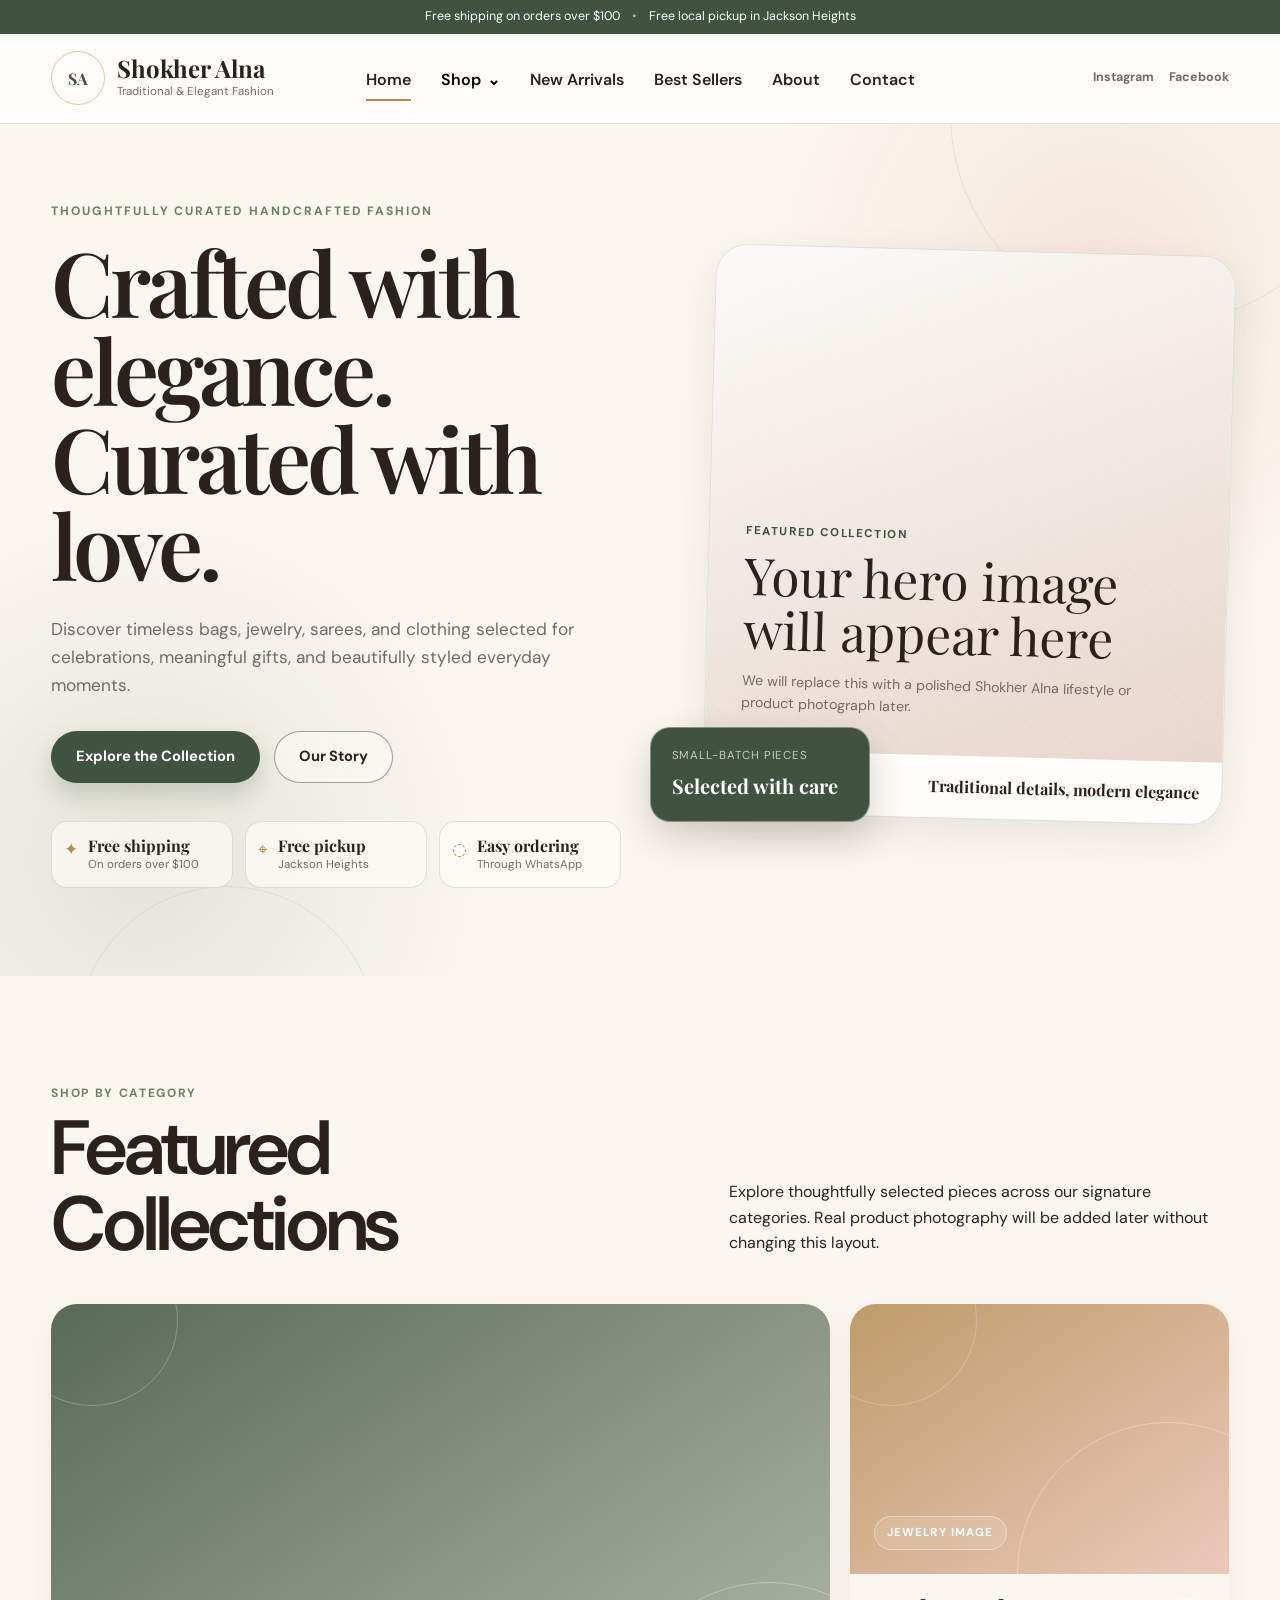
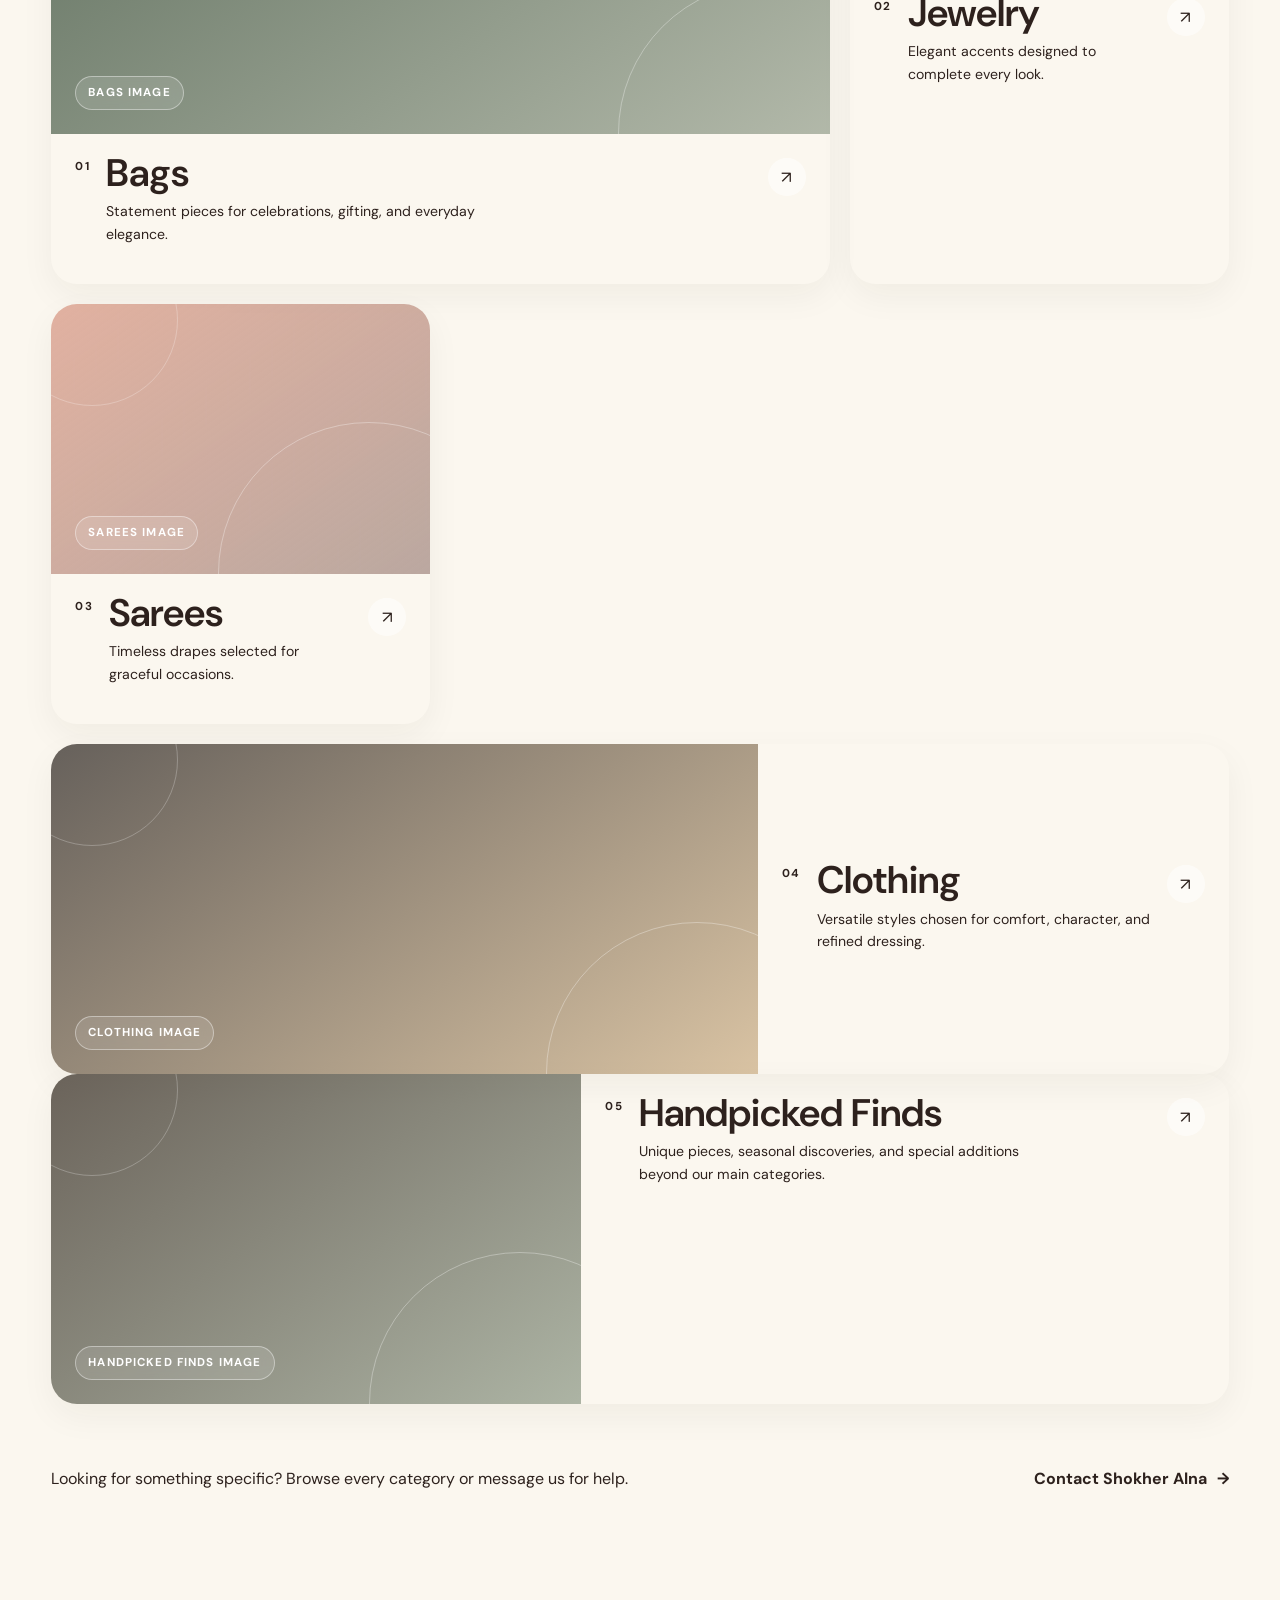
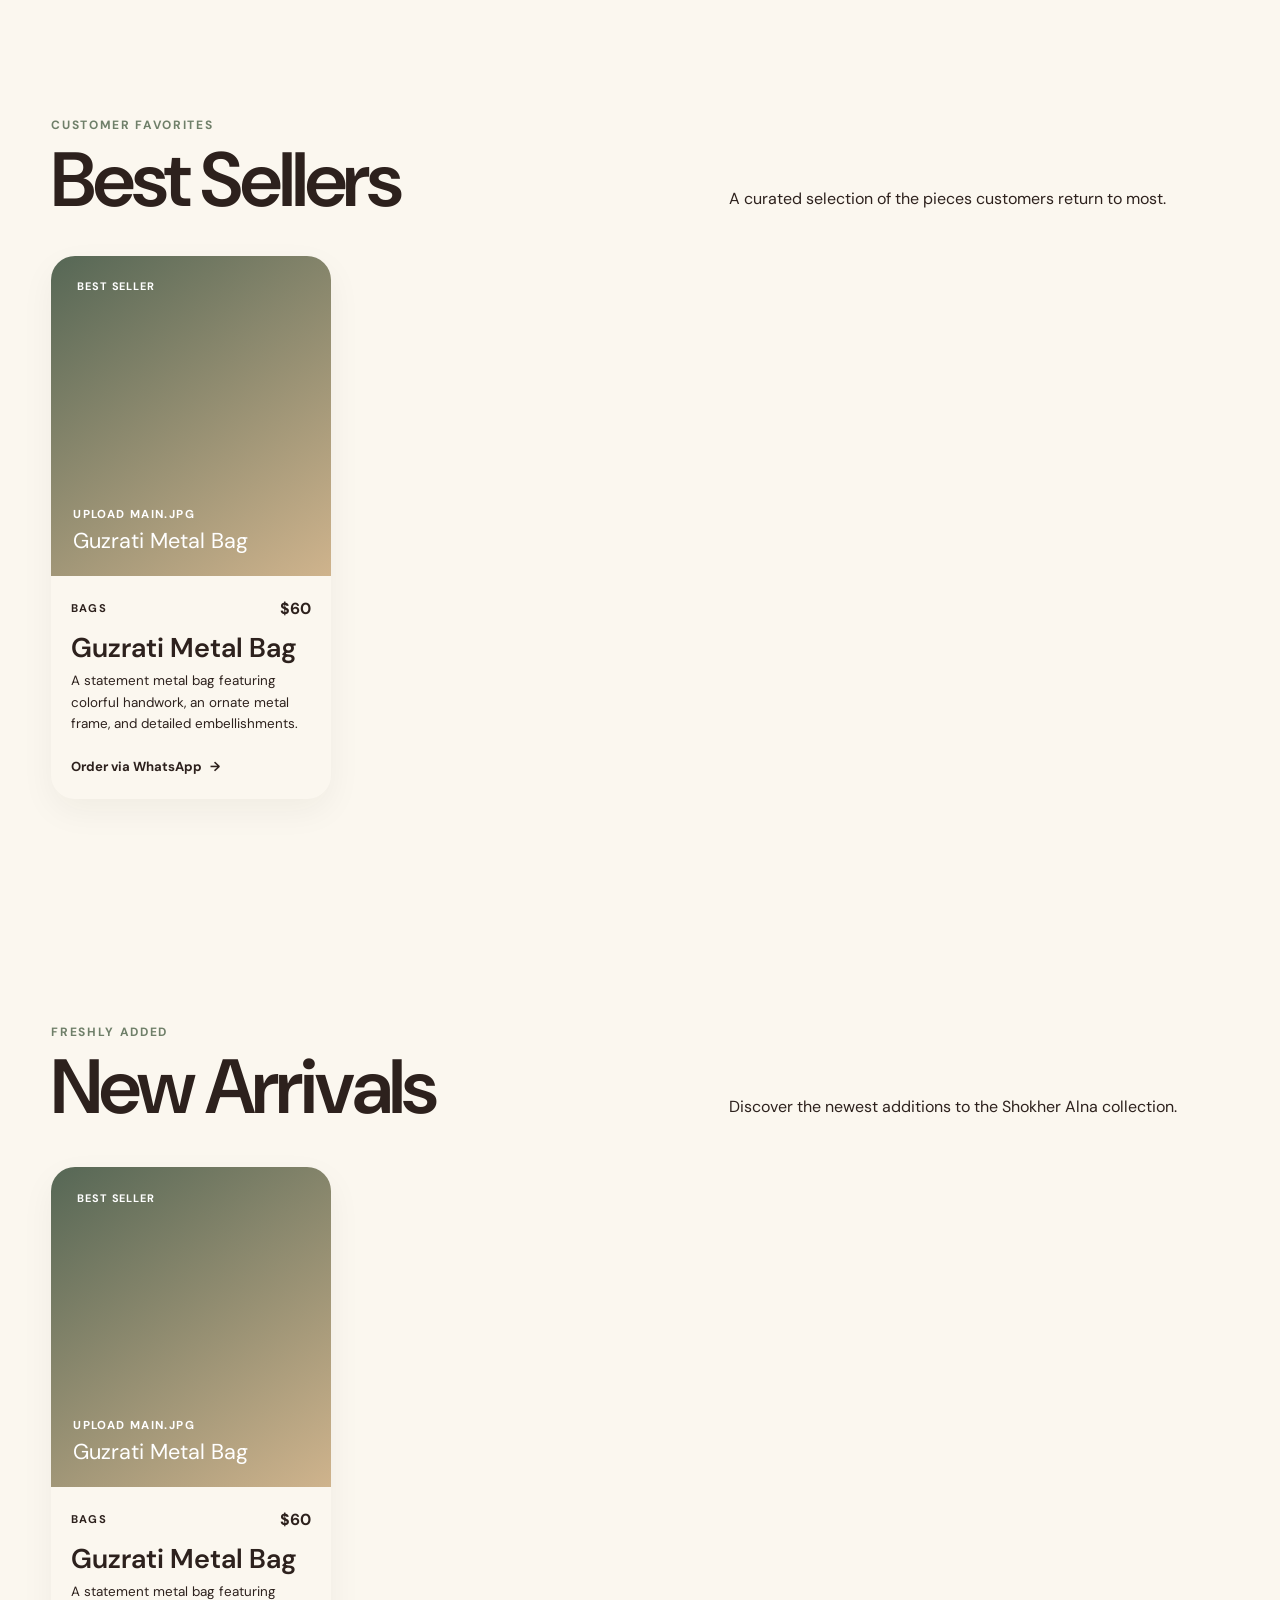
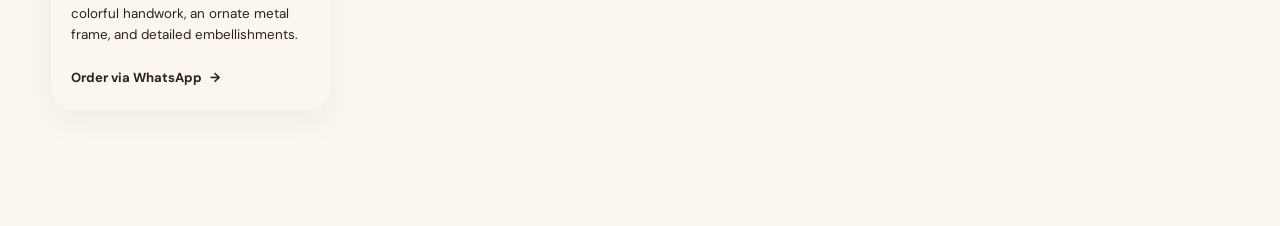
==== commit 18666d19: "Shokher_Alna_Product_System_V1" ====
--- a/index.html
+++ b/index.html
@@ -277,24 +277,50 @@
       </div>
     </section>
   
-    <section class="upcoming-home-section" id="best-sellers">
-      <div class="section-shell upcoming-home-inner">
-        <p class="eyebrow">Coming next</p>
-        <h2>Best Sellers</h2>
-        <p>Our most-loved pieces will appear here.</p>
+    <section class="best-sellers" id="best-sellers" aria-labelledby="best-sellers-title">
+      <div class="section-shell">
+        <div class="section-heading best-sellers-heading">
+          <div>
+            <p class="eyebrow">Customer favorites</p>
+            <h2 id="best-sellers-title">Best Sellers</h2>
+          </div>
+          <p class="section-intro">
+            A curated selection of the pieces customers return to most.
+          </p>
+        </div>
+
+        <div class="product-grid" id="bestSellersGrid"></div>
+
+        <div class="empty-product-message" id="bestSellersEmpty" hidden>
+          Best sellers will appear here once products are marked as active and bestSeller.
+        </div>
       </div>
     </section>
 
-    <section class="upcoming-home-section upcoming-home-section-alt" id="new-arrivals">
-      <div class="section-shell upcoming-home-inner">
-        <p class="eyebrow">Coming soon</p>
-        <h2>New Arrivals</h2>
-        <p>Fresh additions to the Shokher Alna collection will appear here.</p>
+    <section class="new-arrivals" id="new-arrivals" aria-labelledby="new-arrivals-title">
+      <div class="section-shell">
+        <div class="section-heading">
+          <div>
+            <p class="eyebrow">Freshly added</p>
+            <h2 id="new-arrivals-title">New Arrivals</h2>
+          </div>
+          <p class="section-intro">
+            Discover the newest additions to the Shokher Alna collection.
+          </p>
+        </div>
+
+        <div class="product-grid" id="newArrivalsGrid"></div>
+
+        <div class="empty-product-message" id="newArrivalsEmpty" hidden>
+          New arrivals will appear here once products are marked as active and newArrival.
+        </div>
       </div>
     </section>
 
   </main>
 
+  <script src="data/config.js"></script>
+  <script src="data/products.js"></script>
   <script src="script.js"></script>
 </body>
 </html>
--- a/style.css
+++ b/style.css
@@ -447,3 +447,313 @@
     min-height: 280px;
   }
 }
+
+
+/* =========================
+   Best Sellers
+   ========================= */
+
+.best-sellers {
+  padding: 108px 0 116px;
+  background: var(--ivory);
+  border-top: 1px solid var(--line);
+}
+
+.best-sellers-heading {
+  margin-bottom: 38px;
+}
+
+.product-grid {
+  display: grid;
+  grid-template-columns: repeat(4, minmax(0, 1fr));
+  gap: 20px;
+}
+
+.product-card {
+  min-width: 0;
+  overflow: hidden;
+  border: 1px solid var(--line);
+  border-radius: 24px;
+  background: var(--paper);
+  box-shadow: 0 12px 34px rgba(45, 33, 29, 0.05);
+  transition:
+    transform 0.25s ease,
+    box-shadow 0.25s ease,
+    border-color 0.25s ease;
+}
+
+.product-card:hover {
+  transform: translateY(-6px);
+  border-color: rgba(180, 138, 80, 0.42);
+  box-shadow: 0 20px 46px rgba(45, 33, 29, 0.11);
+}
+
+.product-image {
+  position: relative;
+  min-height: 320px;
+  display: flex;
+  align-items: flex-end;
+  overflow: hidden;
+  padding: 18px;
+}
+
+.product-image::before {
+  content: "";
+  position: absolute;
+  inset: 0;
+  background:
+    radial-gradient(circle at 75% 18%, rgba(255,255,255,0.20), transparent 20%),
+    repeating-linear-gradient(
+      45deg,
+      rgba(255,255,255,0.045) 0,
+      rgba(255,255,255,0.045) 1px,
+      transparent 1px,
+      transparent 16px
+    );
+  transition: transform 0.35s ease;
+}
+
+.product-card:hover .product-image::before {
+  transform: scale(1.06);
+}
+
+.product-image-one {
+  background: linear-gradient(145deg, #5d6d59, #b5966b);
+}
+
+.product-image-two {
+  background: linear-gradient(145deg, #c99d78, #8a6d65);
+}
+
+.product-image-three {
+  background: linear-gradient(145deg, #d7a48f, #8f6f73);
+}
+
+.product-image-four {
+  background: linear-gradient(145deg, #5a524b, #7b8a72);
+}
+
+.product-badge {
+  position: absolute;
+  top: 16px;
+  left: 16px;
+  z-index: 2;
+  display: inline-flex;
+  align-items: center;
+  min-height: 30px;
+  padding: 6px 10px;
+  border-radius: 999px;
+  color: #fff;
+  background: var(--sage-dark);
+  font-size: 0.68rem;
+  font-weight: 700;
+  letter-spacing: 0.08em;
+  text-transform: uppercase;
+}
+
+.product-badge-soft {
+  color: var(--ink);
+  background: rgba(255,255,255,0.82);
+}
+
+.product-badge-dark {
+  background: var(--ink);
+}
+
+.product-placeholder {
+  position: relative;
+  z-index: 2;
+  display: inline-flex;
+  padding: 7px 10px;
+  border: 1px solid rgba(255,255,255,0.36);
+  border-radius: 999px;
+  color: #fff;
+  background: rgba(255,255,255,0.10);
+  backdrop-filter: blur(5px);
+  font-size: 0.68rem;
+  font-weight: 700;
+  letter-spacing: 0.06em;
+  text-transform: uppercase;
+}
+
+.product-card-body {
+  padding: 20px;
+}
+
+.product-card-topline {
+  display: flex;
+  align-items: center;
+  justify-content: space-between;
+  gap: 14px;
+}
+
+.product-category {
+  color: var(--sage);
+  font-size: 0.7rem;
+  font-weight: 700;
+  letter-spacing: 0.1em;
+  text-transform: uppercase;
+}
+
+.product-price {
+  color: var(--sage-dark);
+  font-family: var(--font-heading);
+  font-size: 1rem;
+  font-weight: 700;
+}
+
+.product-card h3 {
+  margin: 12px 0 8px;
+  font-family: var(--font-heading);
+  font-size: 1.7rem;
+  font-weight: 600;
+  line-height: 1.05;
+}
+
+.product-card p {
+  min-height: 68px;
+  margin: 0;
+  color: var(--muted);
+  font-size: 0.84rem;
+}
+
+.product-order-link {
+  display: inline-flex;
+  align-items: center;
+  gap: 8px;
+  margin-top: 18px;
+  color: var(--sage-dark);
+  font-size: 0.82rem;
+  font-weight: 700;
+}
+
+.product-order-link span {
+  transition: transform 0.2s ease;
+}
+
+.product-order-link:hover span,
+.product-order-link:focus-visible span {
+  transform: translateX(5px);
+}
+
+.best-sellers-footer {
+  display: flex;
+  justify-content: center;
+  margin-top: 34px;
+}
+
+@media (max-width: 980px) {
+  .product-grid {
+    grid-template-columns: repeat(2, minmax(0, 1fr));
+  }
+}
+
+@media (max-width: 620px) {
+  .best-sellers {
+    padding: 78px 0 86px;
+  }
+
+  .product-grid {
+    grid-template-columns: 1fr;
+  }
+
+  .product-image {
+    min-height: 360px;
+  }
+
+  .product-card p {
+    min-height: auto;
+  }
+}
+
+
+/* =====================================================
+   Product management system
+   ===================================================== */
+
+.new-arrivals {
+  padding: 108px 0 116px;
+  background: var(--paper);
+  border-top: 1px solid var(--line);
+}
+
+.product-image-file {
+  position: relative;
+}
+
+.product-image-file img {
+  position: absolute;
+  inset: 0;
+  z-index: 1;
+  width: 100%;
+  height: 100%;
+  object-fit: cover;
+  transition: transform 0.35s ease;
+}
+
+.product-card:hover .product-image-file img {
+  transform: scale(1.045);
+}
+
+.product-image-file .product-badge {
+  z-index: 3;
+}
+
+.image-fallback {
+  position: absolute;
+  inset: 0;
+  z-index: 2;
+  display: flex;
+  flex-direction: column;
+  justify-content: flex-end;
+  padding: 22px;
+  color: #fff;
+  background:
+    linear-gradient(145deg, rgba(63,83,64,.88), rgba(180,138,80,.62)),
+    repeating-linear-gradient(
+      45deg,
+      rgba(255,255,255,.06) 0,
+      rgba(255,255,255,.06) 1px,
+      transparent 1px,
+      transparent 16px
+    );
+}
+
+.image-fallback[hidden] {
+  display: none;
+}
+
+.image-fallback span {
+  font-size: 0.72rem;
+  font-weight: 700;
+  letter-spacing: 0.12em;
+  text-transform: uppercase;
+}
+
+.image-fallback small {
+  margin-top: 6px;
+  font-family: var(--font-heading);
+  font-size: 1.35rem;
+  line-height: 1.1;
+}
+
+.product-order-disabled {
+  display: inline-flex;
+  margin-top: 18px;
+  color: var(--muted);
+  font-size: 0.82rem;
+  font-weight: 700;
+}
+
+.empty-product-message {
+  padding: 30px;
+  border: 1px dashed var(--line);
+  border-radius: 20px;
+  color: var(--muted);
+  background: rgba(255,253,249,.55);
+  text-align: center;
+}
+
+.empty-product-message[hidden] {
+  display: none;
+}
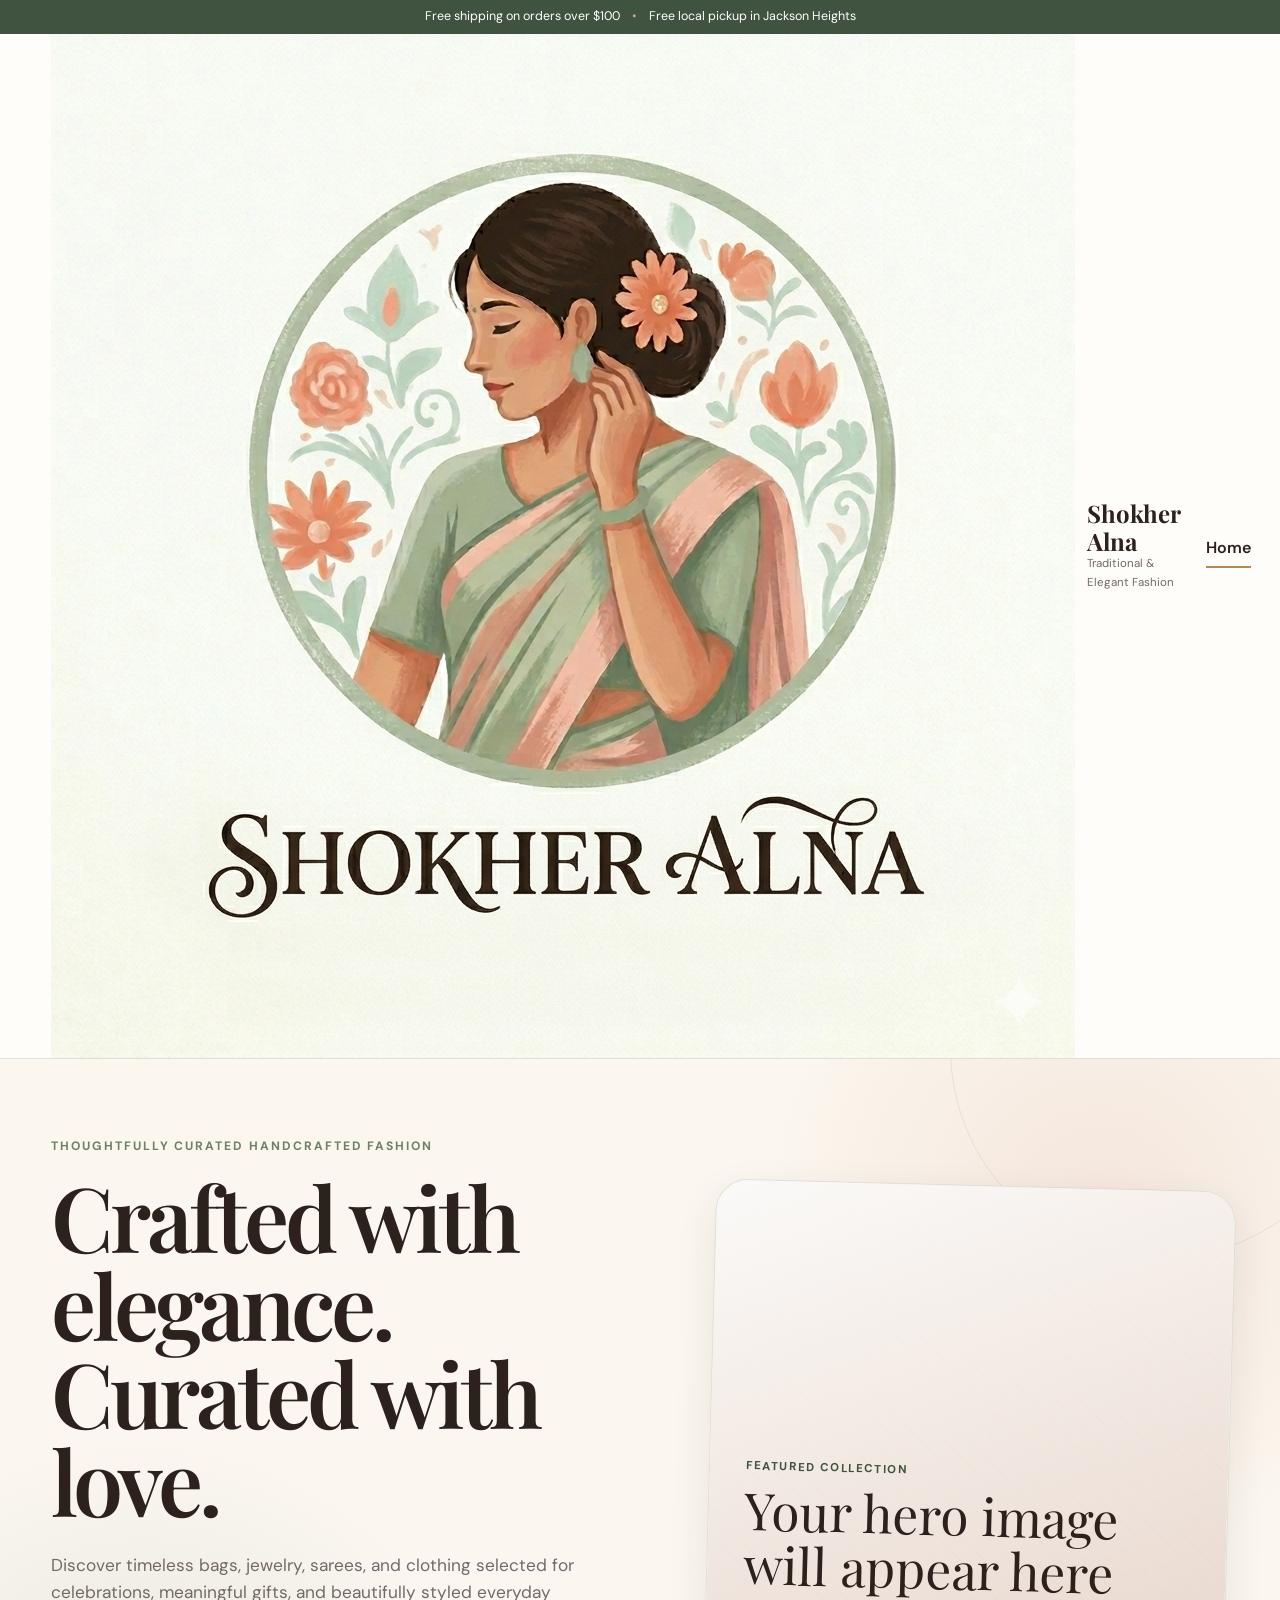
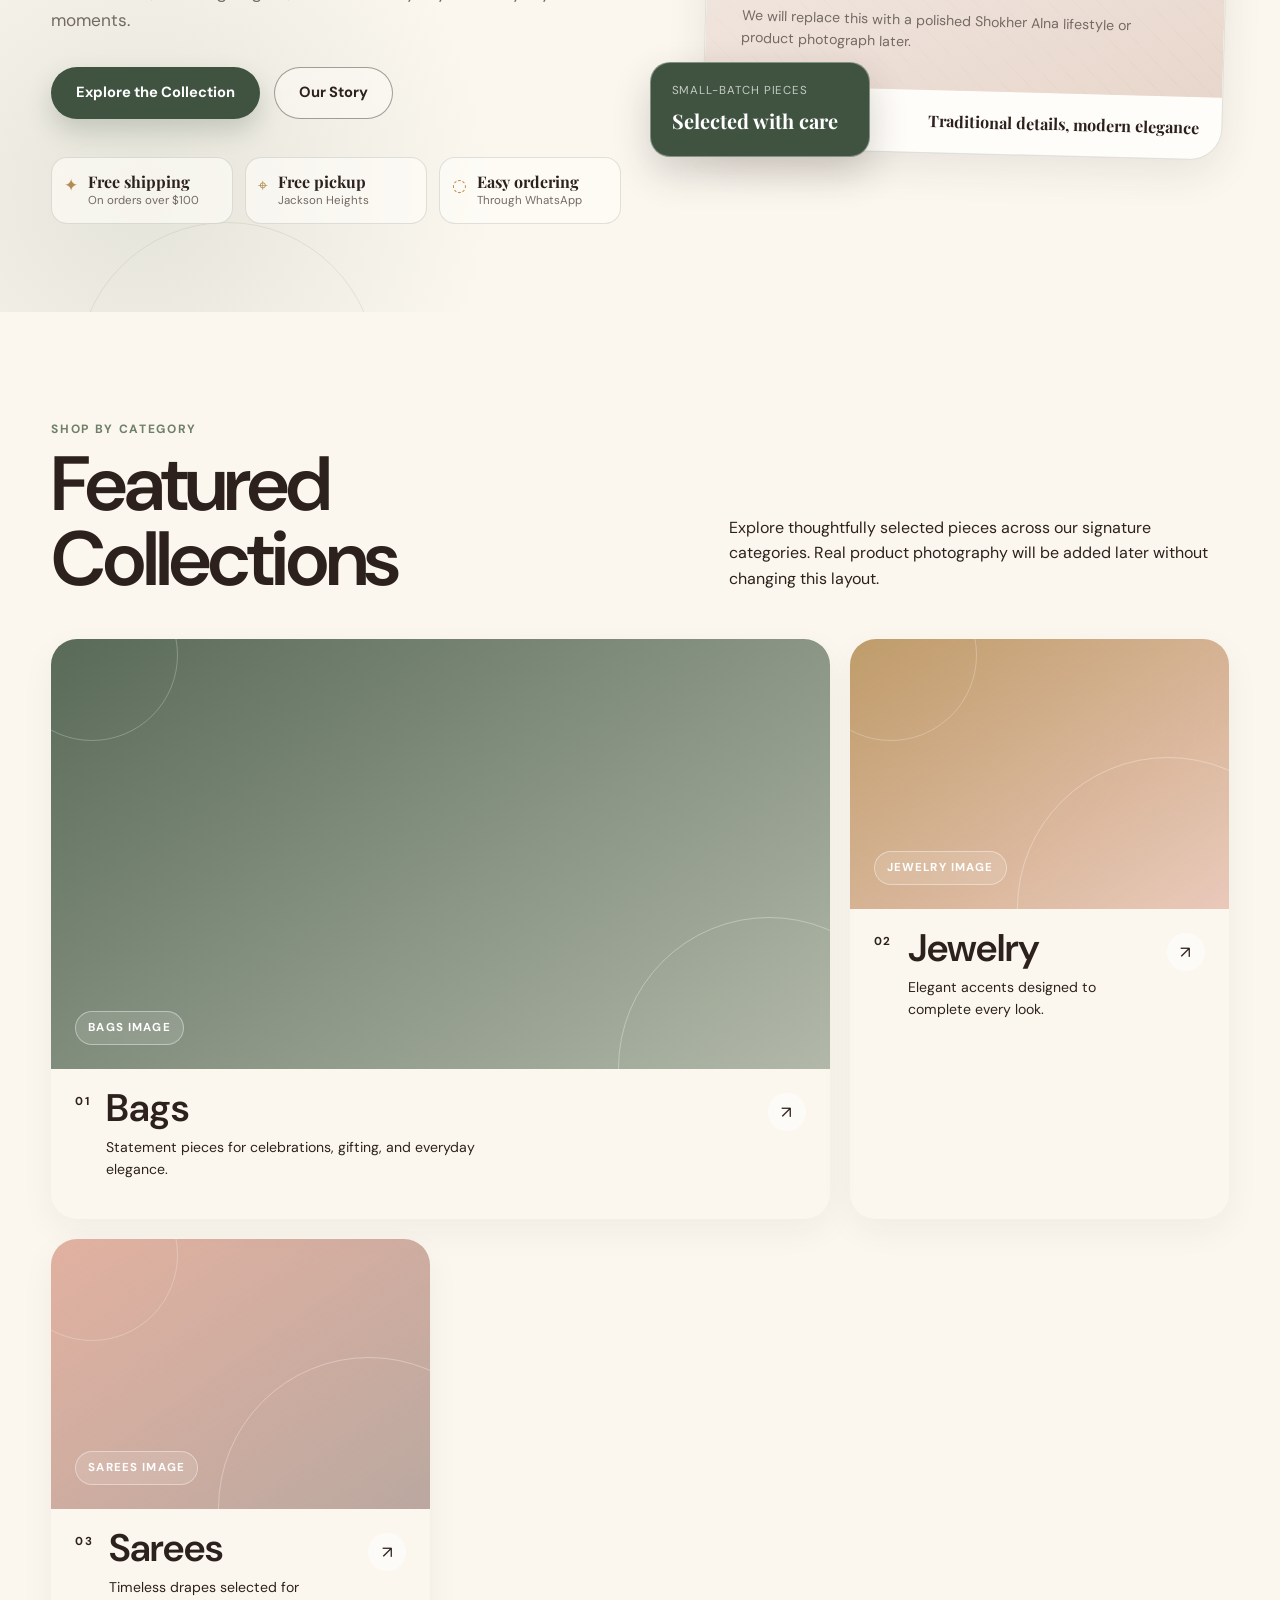
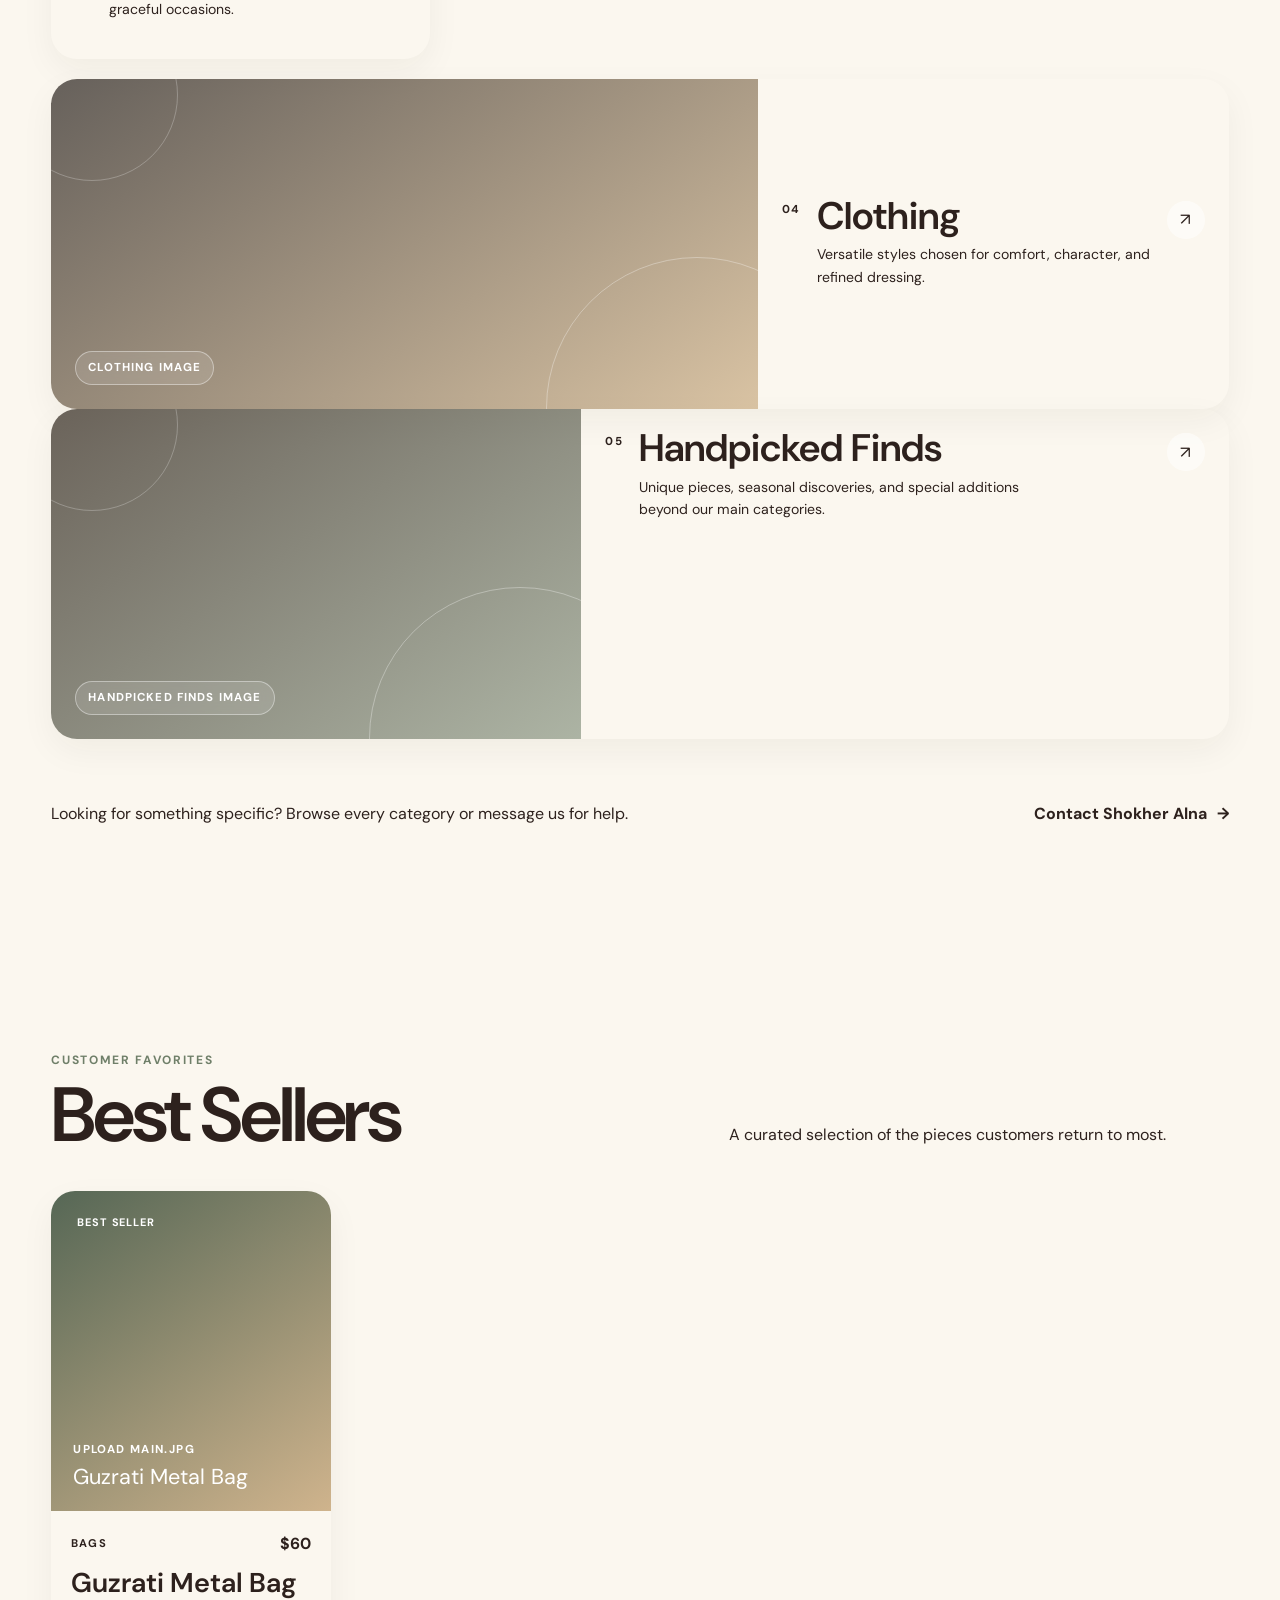
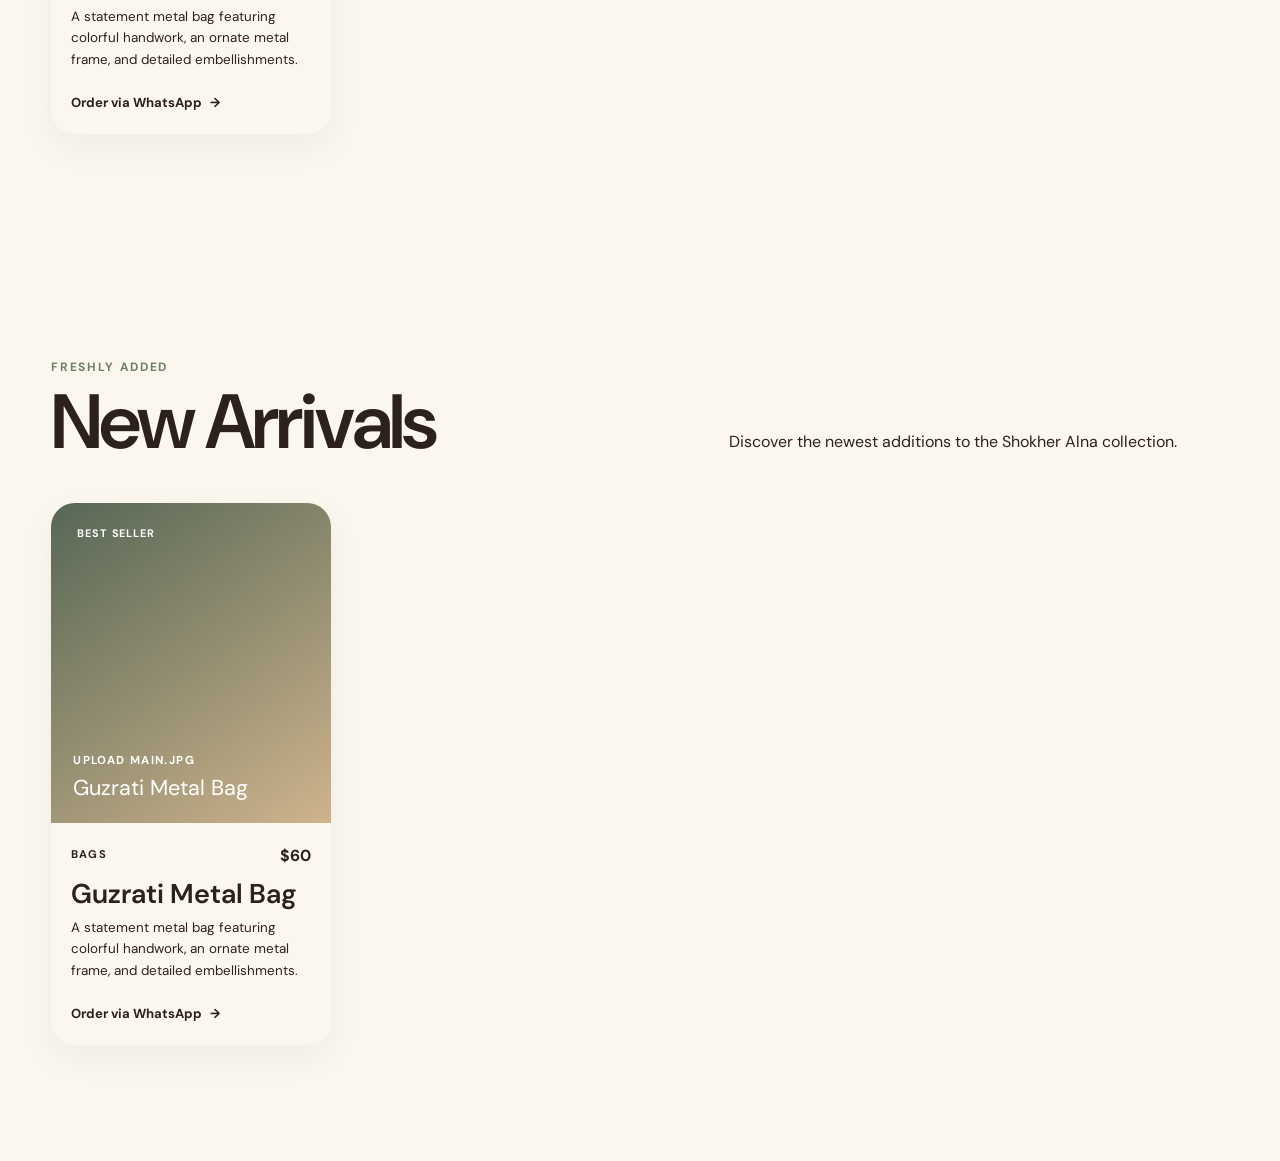
==== commit 0b22b13d: "Update index.html" ====
--- a/index.html
+++ b/index.html
@@ -24,7 +24,7 @@
   <header class="site-header" id="siteHeader">
     <div class="nav-container">
       <a class="brand" href="index.html" aria-label="Shokher Alna home">
-        <span class="brand-mark">SA</span>
+        <img class="brand-logo" src="assets/logo/logo.png" alt="Shokher Alna logo">
         <span class="brand-copy">
           <strong>Shokher Alna</strong>
           <small>Traditional &amp; Elegant Fashion</small>
--- a/style.css
+++ b/style.css
@@ -757,3 +757,28 @@
 .empty-product-message[hidden] {
   display: none;
 }
+
+/* Category pages */
+.category-hero {
+  padding: 90px 0 60px;
+  background: var(--ivory);
+  border-bottom: 1px solid var(--line);
+}
+
+.category-hero h1 {
+  margin: 0;
+  font-family: var(--font-heading);
+  font-size: clamp(3.5rem, 8vw, 7rem);
+  line-height: 1;
+}
+
+.category-hero p:last-child {
+  max-width: 660px;
+  margin: 20px 0 0;
+  color: var(--muted);
+}
+
+.category-products {
+  padding: 72px 0 110px;
+  background: var(--paper);
+}
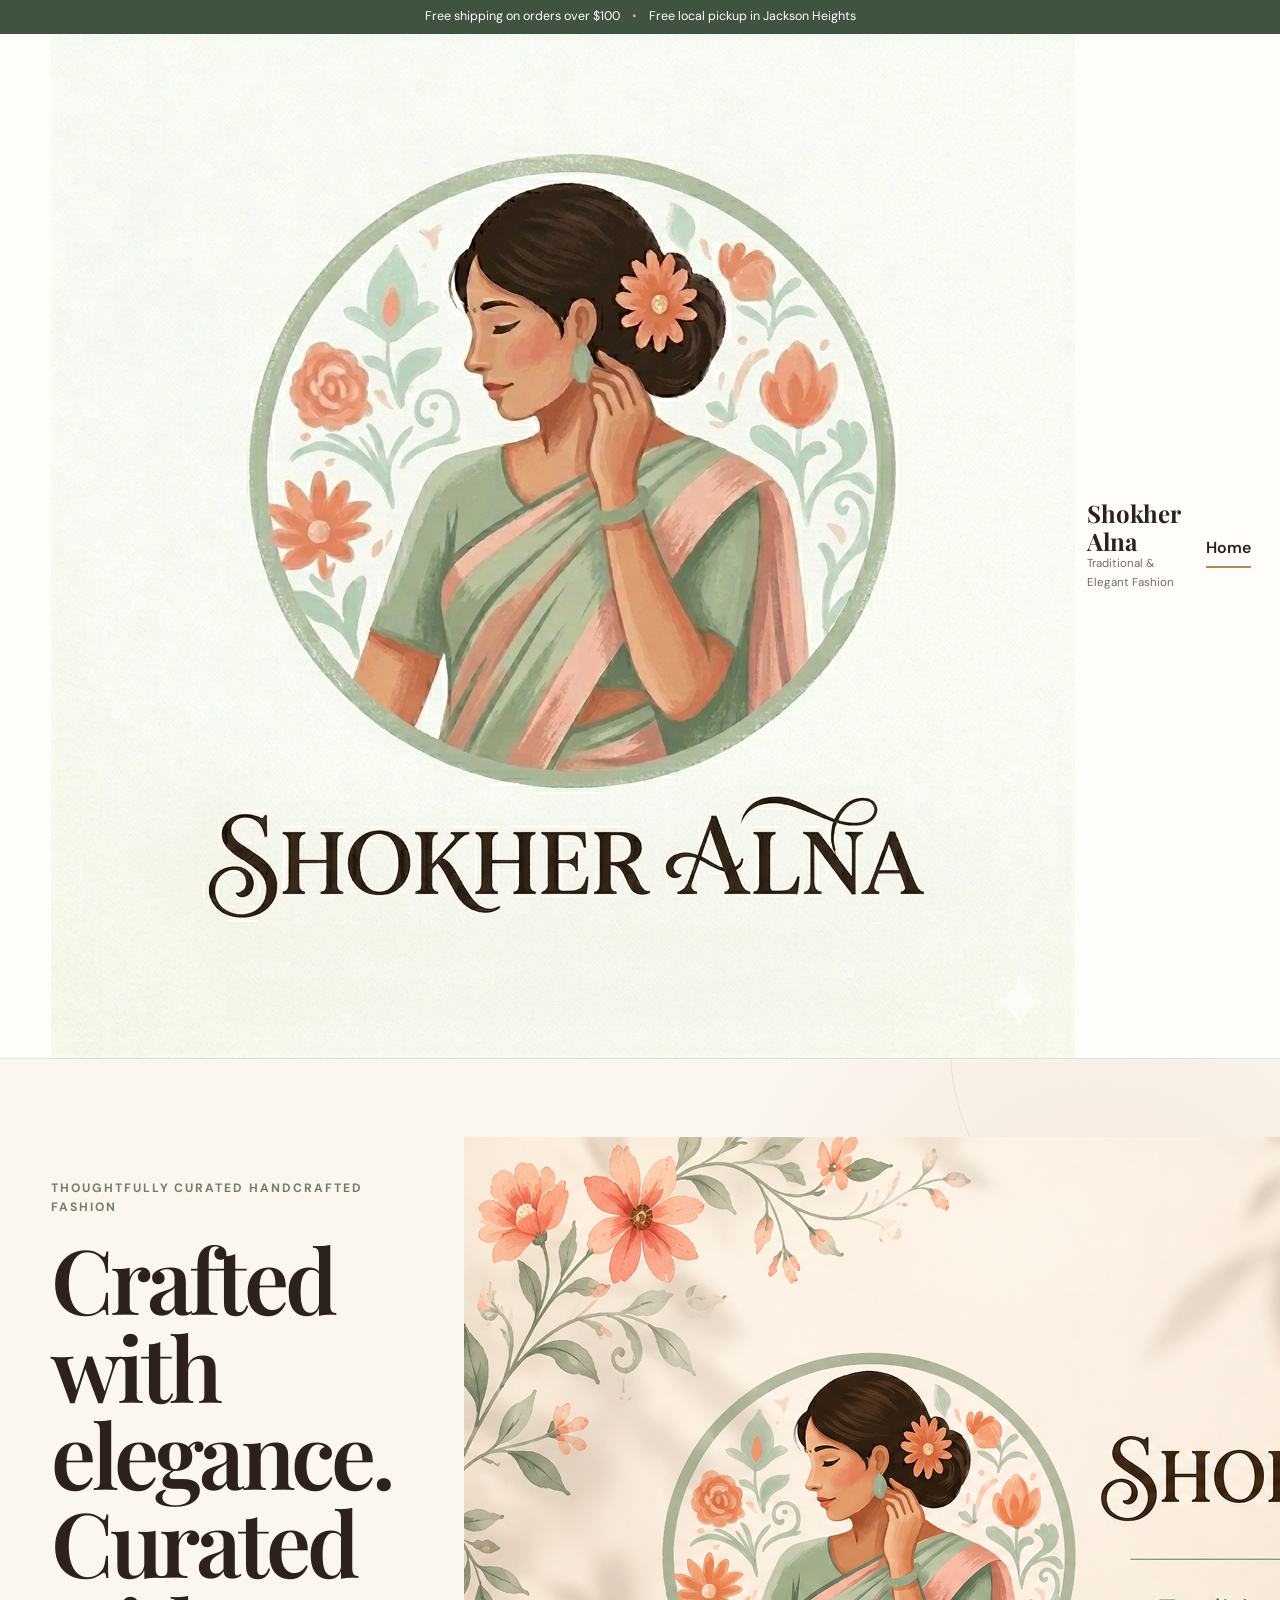
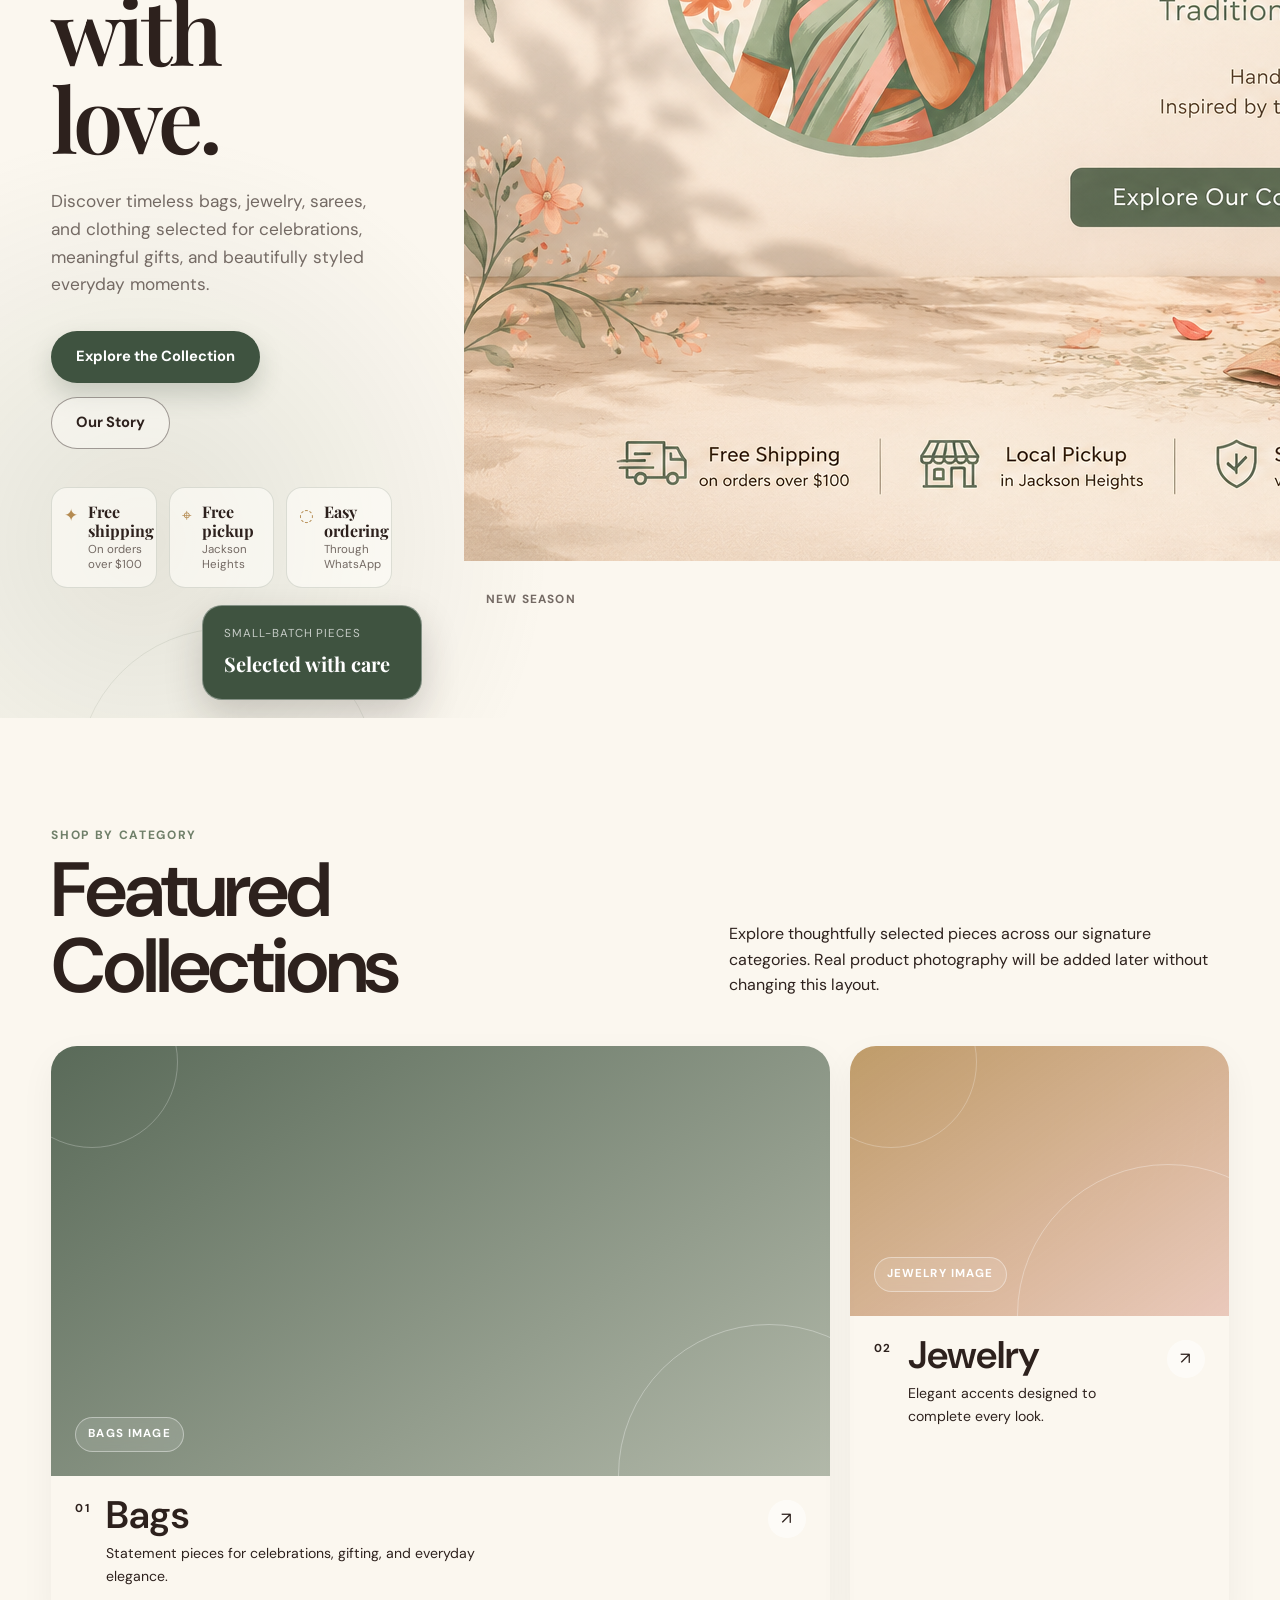
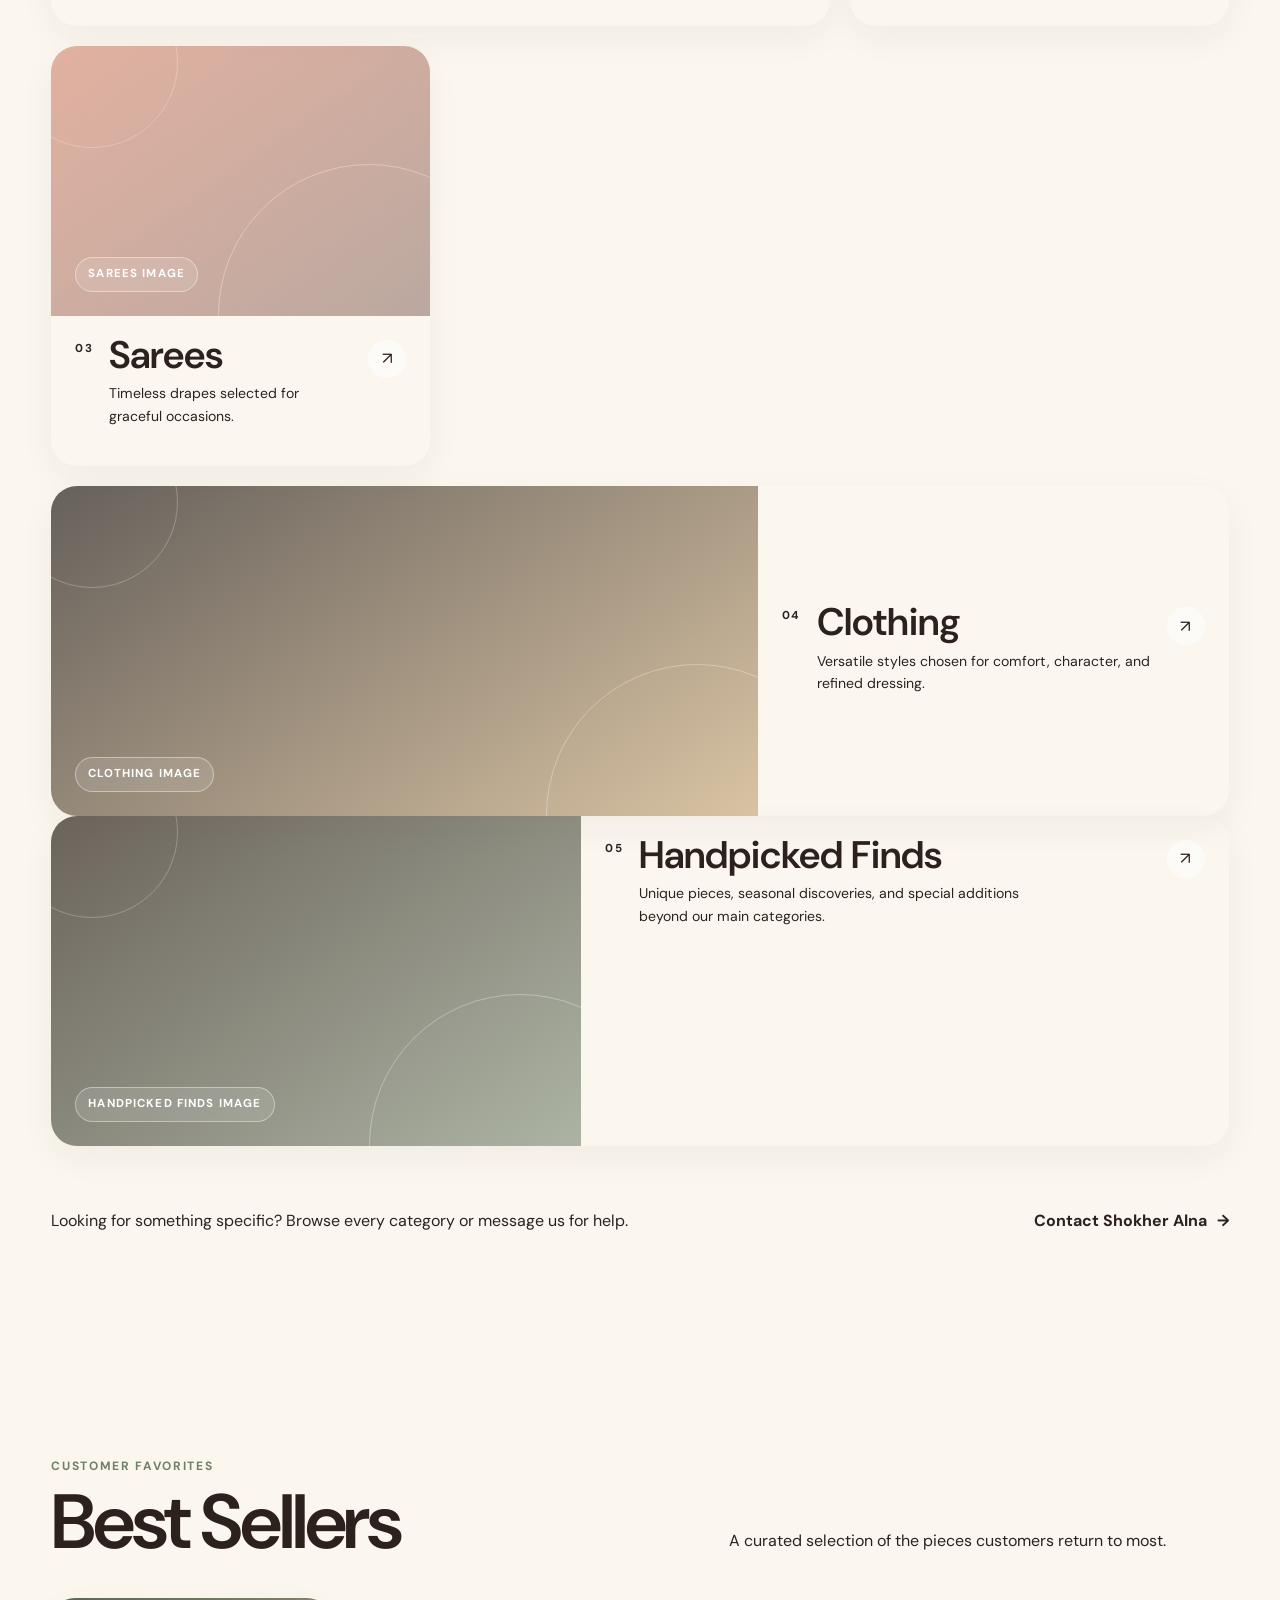
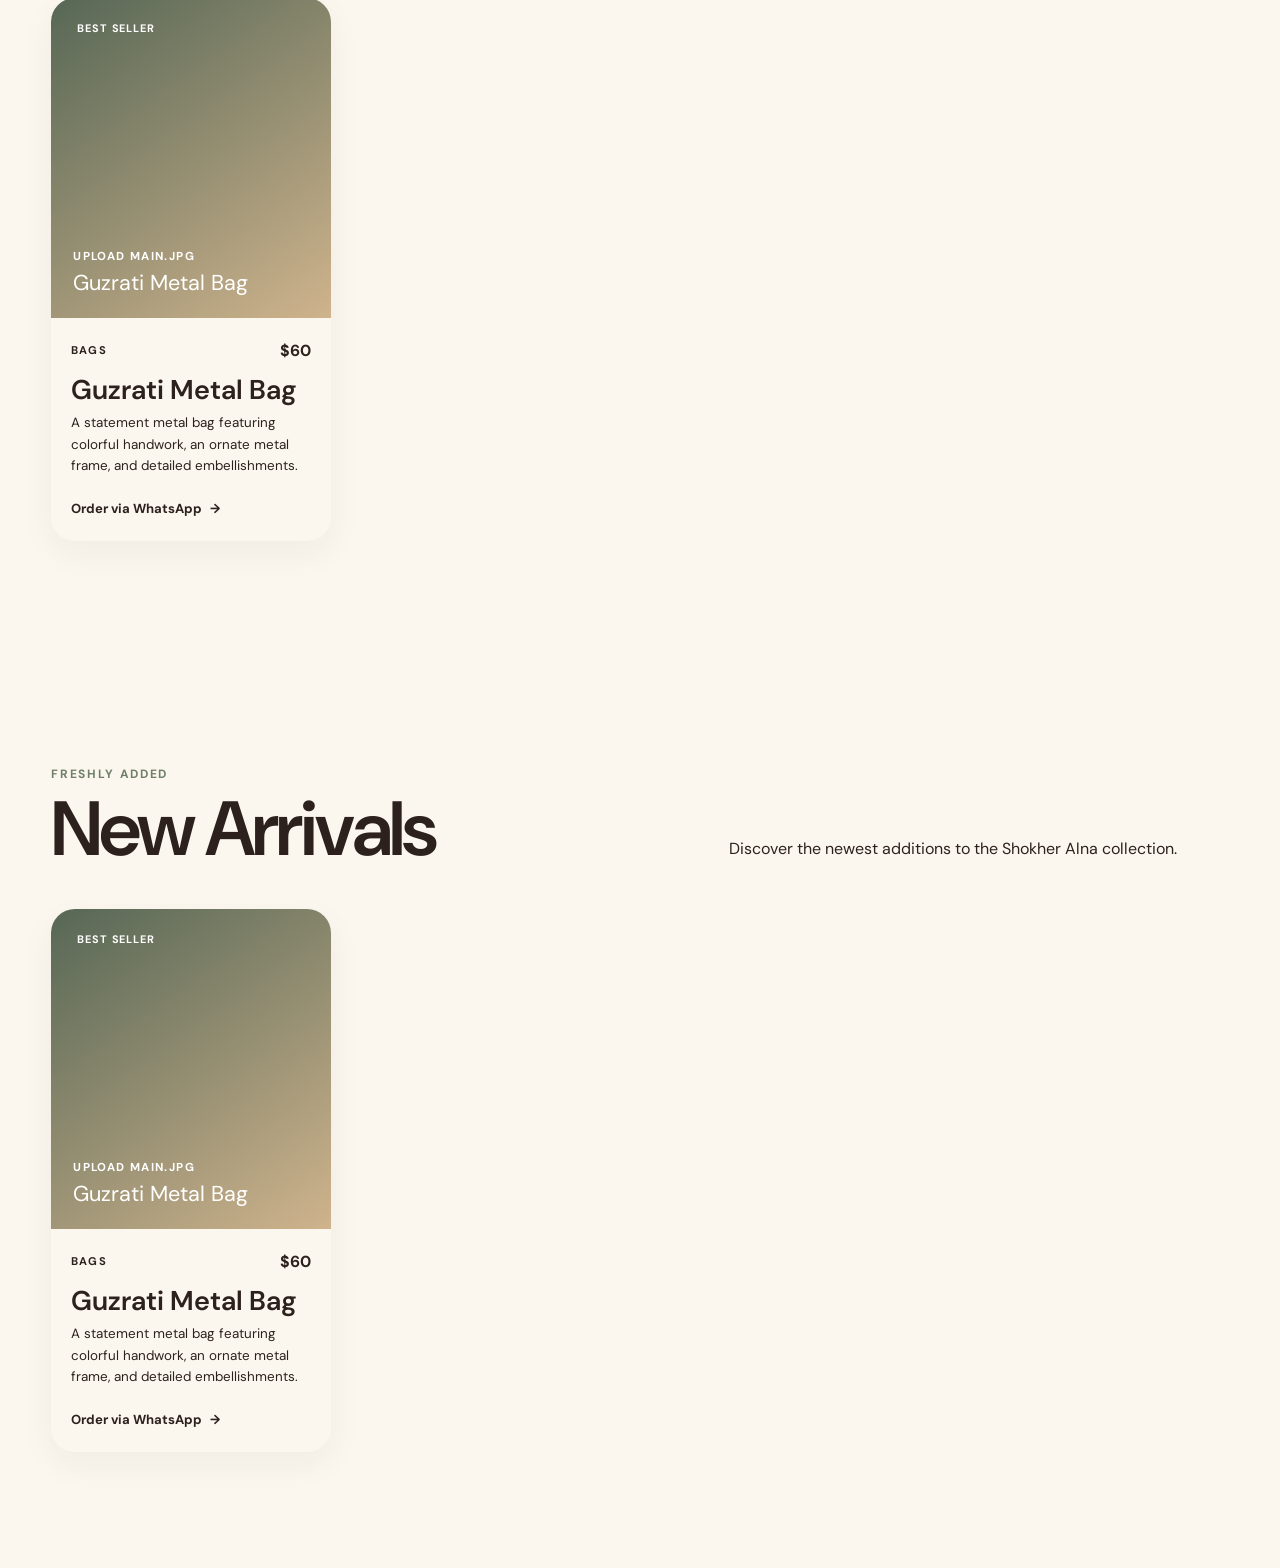
==== commit 2e6a8017: "Update index.html" ====
--- a/index.html
+++ b/index.html
@@ -149,14 +149,12 @@
         </div>
 
         <div class="hero-visual" aria-label="Featured collection preview">
-          <div class="hero-image-card">
-            <div class="hero-image-placeholder">
-              <span class="placeholder-label">Featured collection</span>
-              <span class="placeholder-title">Your hero image will appear here</span>
-              <span class="placeholder-copy">
-                We will replace this with a polished Shokher Alna lifestyle or product photograph later.
-              </span>
-            </div>
+          <img
+            class="hero-main-image"
+            src="assets/hero/hero.png"
+            alt="Shokher Alna handcrafted fashion collection"
+          >
+          
 
             <div class="hero-card-note">
               <span>New season</span>
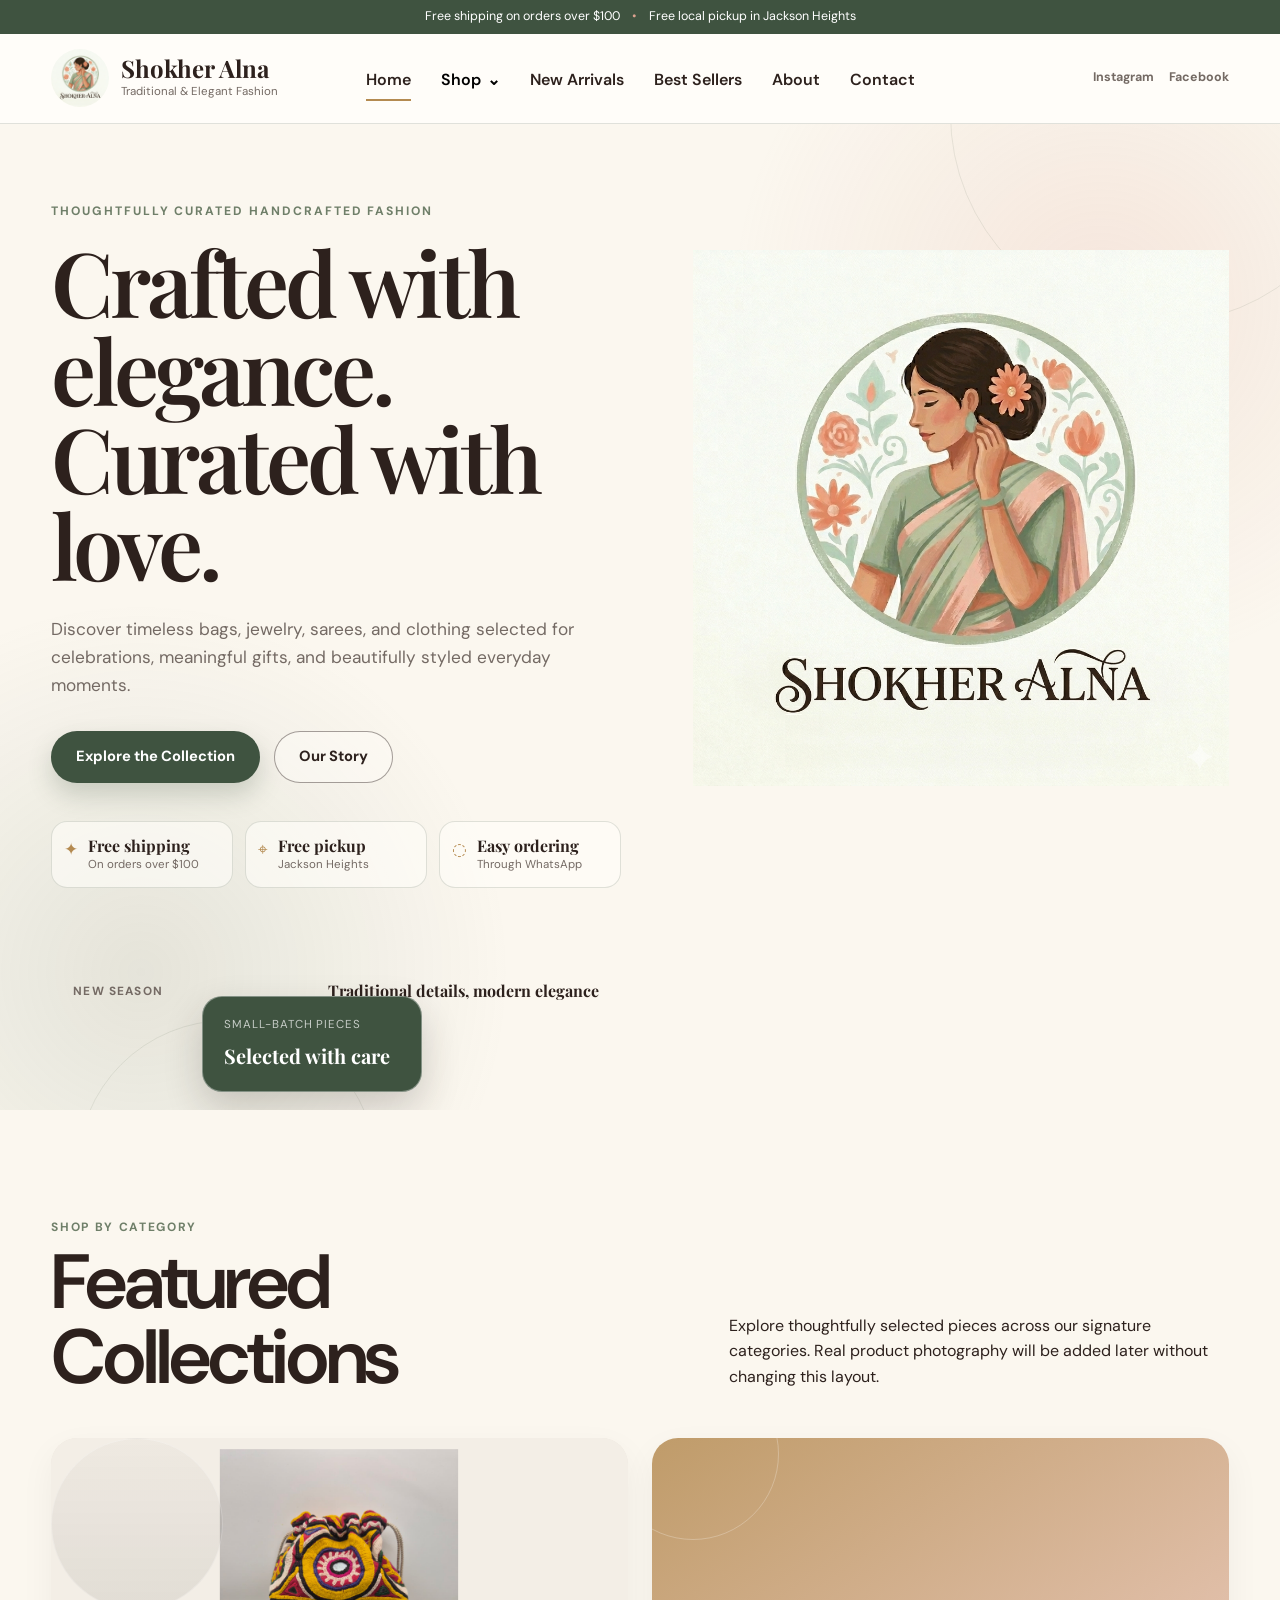
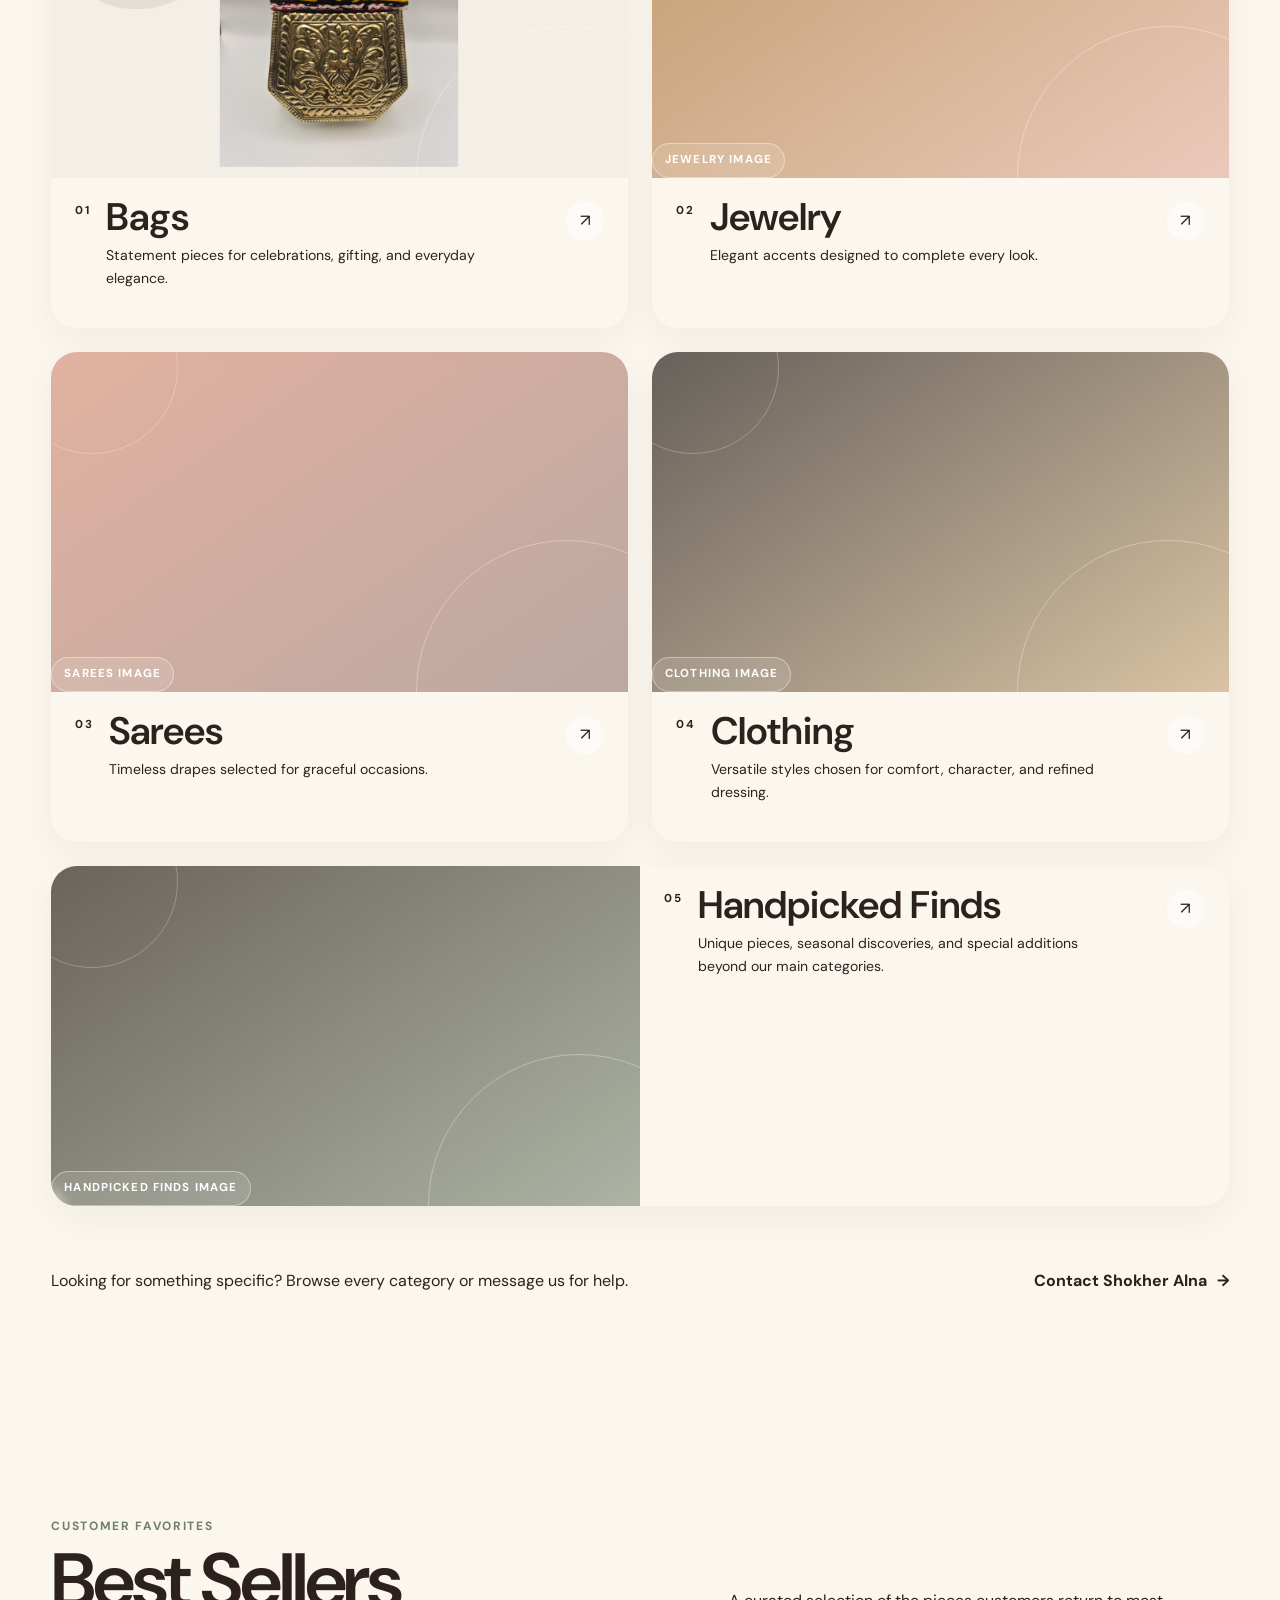
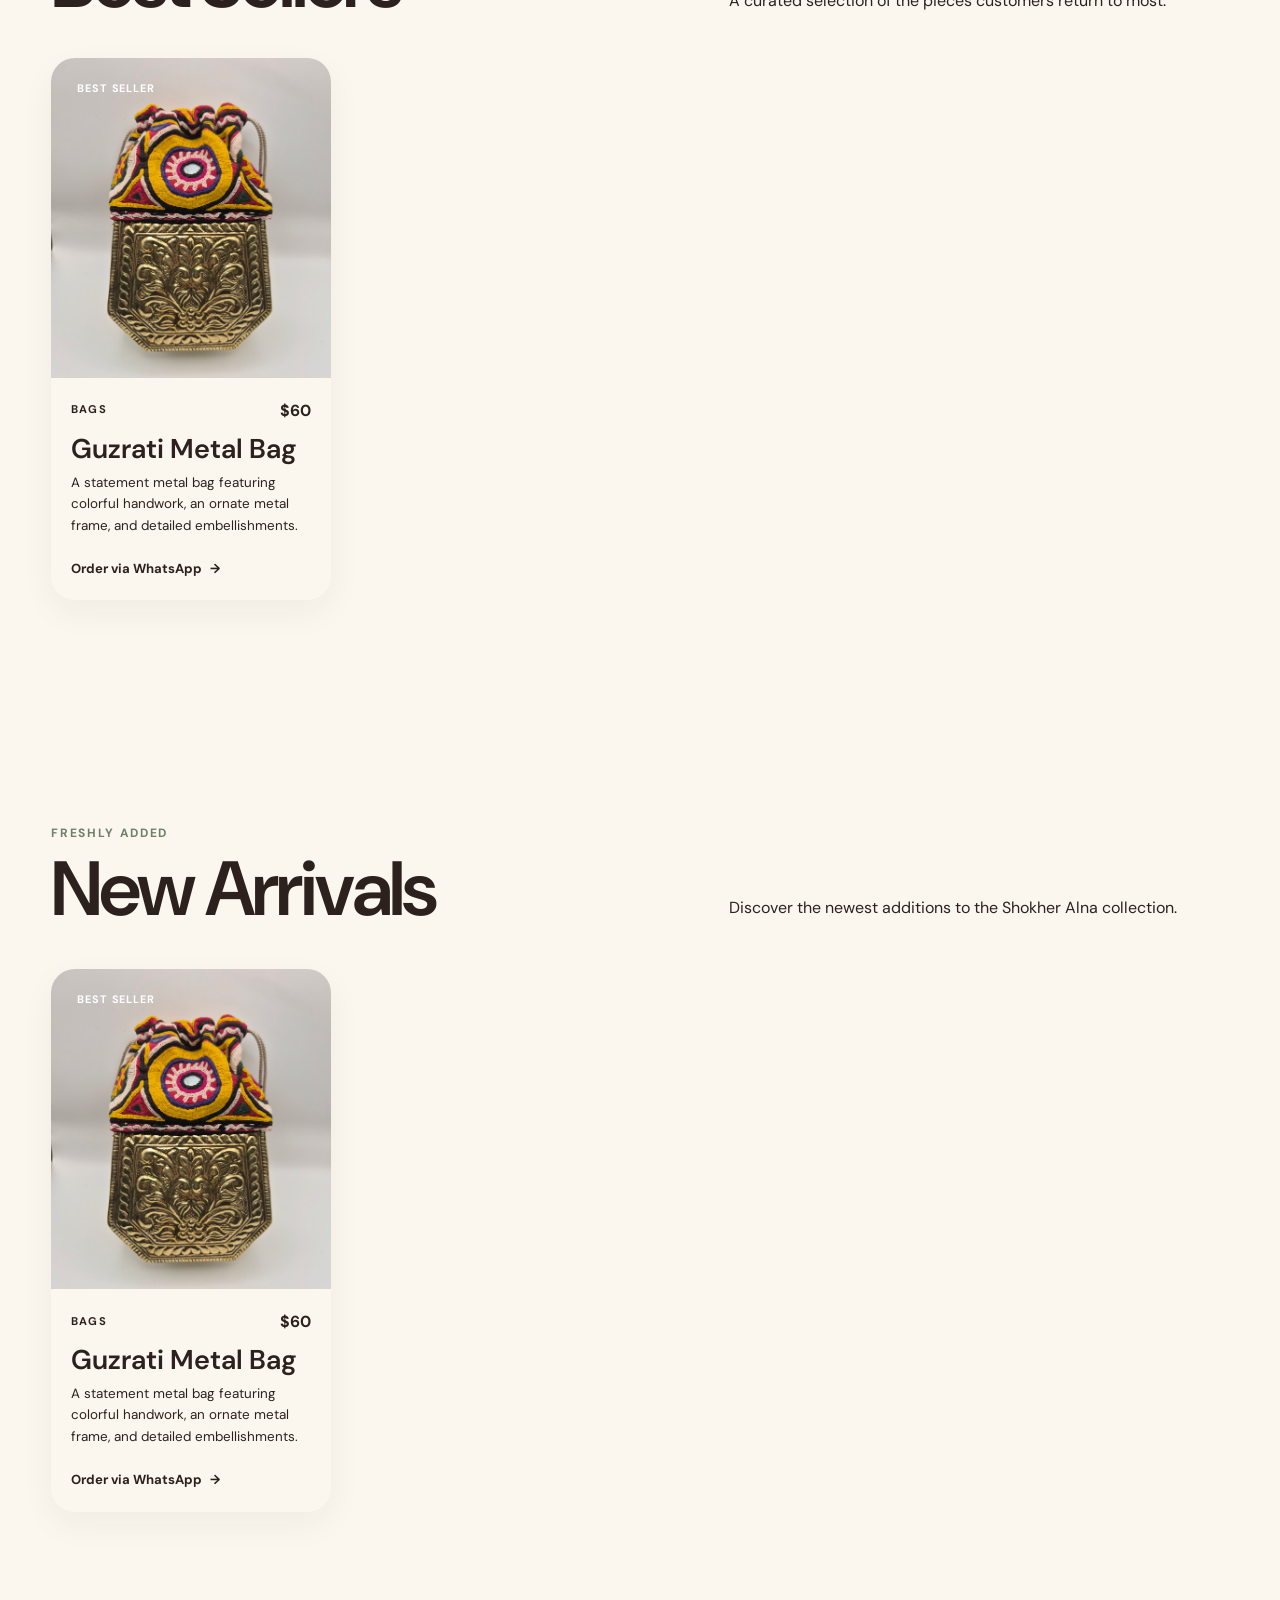
==== commit 333d1edc: "Update index.html" ====
--- a/index.html
+++ b/index.html
@@ -148,13 +148,13 @@
           </div>
         </div>
 
-        <div class="hero-visual" aria-label="Featured collection preview">
+        <div class="hero-visual" aria-label="Shokher Alna featured collection">
           <img
             class="hero-main-image"
             src="assets/hero/hero.png"
             alt="Shokher Alna handcrafted fashion collection"
-          >
-          
+            >
+        </div>
 
             <div class="hero-card-note">
               <span>New season</span>
--- a/style.css
+++ b/style.css
@@ -22,7 +22,7 @@
 .hero-benefit strong{font-family:"Playfair Display",serif;font-size:1rem;line-height:1.2}
 .hero-benefit small{margin-top:3px;color:#746a64;font-size:.72rem;line-height:1.3}
 .hero-visual{position:relative;z-index:2;min-height:590px}
-.hero-image-card{width:min(520px,100%);margin-left:auto;overflow:hidden;border:1px solid rgba(63,83,64,.16);border-radius:32px;background:#fffdf9;box-shadow:0 14px 40px rgba(45,33,29,.09);transform:rotate(1.5deg)}
+.hero-image-card {width: 100%;max-width: 620px;margin-left: auto;overflow: hidden;border-radius: 24px;background: transparent;box-shadow: none;transform: none;}
 .hero-image-placeholder{min-height:505px;display:flex;flex-direction:column;justify-content:flex-end;padding:36px;background:linear-gradient(160deg,rgba(255,255,255,.78),rgba(220,162,143,.24)),repeating-linear-gradient(45deg,rgba(180,138,80,.05) 0,rgba(180,138,80,.05) 1px,transparent 1px,transparent 18px),#ece7df}
 .placeholder-label{margin-bottom:8px;color:#3f5340;font-size:.72rem;font-weight:700;letter-spacing:.14em;text-transform:uppercase}
 .placeholder-title{max-width:390px;font-family:"Playfair Display",serif;font-size:clamp(2rem,4vw,3.4rem);line-height:1.04}
@@ -782,3 +782,325 @@
   padding: 72px 0 110px;
   background: var(--paper);
 }
+
+/* =========================================
+   Real Shokher Alna logo
+   ========================================= */
+
+.brand-logo {
+  width: 58px;
+  height: 58px;
+  object-fit: cover;
+  border-radius: 50%;
+  display: block;
+}
+
+
+/* =========================================
+   Homepage hero image
+   ========================================= */
+
+.hero-main-image {
+  width: 100%;
+  height: auto;
+  display: block;
+  object-fit: contain;
+}
+
+.hero-image-card {
+  overflow: hidden;
+}
+
+@media (max-width: 680px) {
+  .brand-logo {
+    width: 48px;
+    height: 48px;
+  }
+
+  .hero-main-image {
+    height: 430px;
+  }
+}
+
+/* ============================================================
+   PRODUCT PAGE GALLERY - FINAL DESIGN
+   Large focused image + thumbnail row
+   ============================================================ */
+
+.gallery-main {
+  position: relative;
+  width: 100%;
+  aspect-ratio: 4 / 5;
+  max-height: 680px;
+  display: flex;
+  align-items: center;
+  justify-content: center;
+  overflow: hidden;
+  border: 1px solid var(--line);
+  border-radius: 22px;
+  background: #f4efe8;
+}
+
+.gallery-main > img {
+  width: 100%;
+  height: 100%;
+  object-fit: contain;
+  cursor: zoom-in;
+}
+
+.gallery-thumbs {
+  display: flex;
+  gap: 10px;
+  margin-top: 14px;
+  overflow-x: auto;
+  padding: 4px 2px 8px;
+}
+
+.gallery-thumb {
+  flex: 0 0 82px;
+  width: 82px;
+  height: 82px;
+  padding: 0;
+  overflow: hidden;
+  border: 1px solid var(--line);
+  border-radius: 10px;
+  background: #fff;
+  cursor: pointer;
+}
+
+.gallery-thumb img {
+  width: 100%;
+  height: 100%;
+  object-fit: cover;
+}
+
+.gallery-thumb span {
+  display: none;
+}
+
+.gallery-thumb.active {
+  border: 2px solid var(--sage-dark);
+}
+
+.gallery-zoom-button {
+  position: absolute;
+  right: 14px;
+  bottom: 14px;
+  padding: 8px 12px;
+  border: 0;
+  border-radius: 999px;
+  background: rgba(255,255,255,.9);
+  color: var(--ink);
+  font-weight: 700;
+  cursor: pointer;
+}
+
+.gallery-lightbox {
+  position: fixed;
+  inset: 0;
+  z-index: 99999;
+  display: none;
+  align-items: center;
+  justify-content: center;
+  padding: 24px;
+  background: rgba(25,18,15,.94);
+}
+
+.gallery-lightbox.open {
+  display: flex;
+}
+
+.gallery-lightbox img {
+  max-width: 94vw;
+  max-height: 90vh;
+  object-fit: contain;
+}
+
+.gallery-lightbox-close {
+  position: fixed;
+  top: 18px;
+  right: 20px;
+  width: 48px;
+  height: 48px;
+  border: 0;
+  border-radius: 50%;
+  background: #fff;
+  color: var(--ink);
+  font-size: 2rem;
+  cursor: pointer;
+}
+
+@media (max-width: 680px) {
+  .gallery-main {
+    aspect-ratio: 1 / 1.2;
+  }
+
+  .gallery-thumb {
+    flex: 0 0 70px;
+    width: 70px;
+    height: 70px;
+  }
+}
+
+
+/* ============================================================
+   Homepage Collection Automatic Slideshows
+   ============================================================ */
+
+.collection-image.collection-slideshow {
+  position: relative;
+  overflow: hidden;
+  isolation: isolate;
+}
+
+.collection-slide {
+  position: absolute;
+  inset: 0;
+  z-index: 1;
+  width: 100%;
+  height: 100%;
+  display: block;
+  object-fit: cover;
+  object-position: center;
+  opacity: 0;
+  transform: scale(1.015);
+  transition:
+    opacity 1s ease,
+    transform 4.8s ease;
+}
+
+.collection-slide.active {
+  opacity: 1;
+  transform: scale(1.045);
+}
+
+/* Keep the existing decorative collection-card shapes
+   subtle over the real product photography. */
+.collection-image.collection-slideshow::before,
+.collection-image.collection-slideshow::after {
+  z-index: 2;
+  pointer-events: none;
+}
+
+/* Soft overlay helps bright product photography blend
+   into the existing Shokher Alna palette. */
+.collection-image.collection-slideshow {
+  background: #eee8df;
+}
+
+.collection-image.collection-slideshow::after {
+  content: "";
+  position: absolute;
+  inset: 0;
+  background:
+    linear-gradient(
+      180deg,
+      rgba(32, 24, 20, 0.02),
+      rgba(32, 24, 20, 0.08)
+    );
+}
+
+/* Respect accessibility preferences. */
+@media (prefers-reduced-motion: reduce) {
+  .collection-slide {
+    transition: none;
+    transform: none;
+  }
+
+  .collection-slide.active {
+    transform: none;
+  }
+}
+
+
+/* ============================================================
+   FEATURED COLLECTIONS - CLEAN BALANCED LAYOUT
+   ============================================================ */
+
+.collection-grid {
+  display: grid;
+  grid-template-columns: repeat(2, minmax(0, 1fr));
+  gap: 24px;
+}
+
+/* Make Bags, Jewelry, Sarees and Clothing equal */
+.collection-card,
+.collection-card-large,
+.collection-card-wide {
+  grid-column: auto;
+  display: flex;
+  flex-direction: column;
+}
+
+/* Same image area for every normal collection card */
+.collection-image,
+.collection-card-large .collection-image,
+.collection-card-wide .collection-image {
+  width: 100%;
+  height: 340px;
+  min-height: 340px;
+  padding: 0;
+}
+
+/* Same content area */
+.collection-card-wide .collection-content {
+  min-height: 150px;
+  align-content: start;
+}
+
+/* Slideshow images - show the FULL product */
+.collection-image .collection-slide {
+  width: 100%;
+  height: 100%;
+  object-fit: contain !important;
+  object-position: center;
+  padding: 18px;
+  background: #f3eee6;
+}
+
+/* Handpicked Finds stays full width */
+.collection-card-handpicked {
+  width: 100%;
+  margin-top: 24px;
+  display: grid;
+  grid-template-columns: 1fr 1fr;
+}
+
+.collection-card-handpicked .collection-image {
+  height: 340px;
+  min-height: 340px;
+}
+
+/* Tablet */
+@media (max-width: 900px) {
+  .collection-grid {
+    grid-template-columns: repeat(2, minmax(0, 1fr));
+  }
+}
+
+/* Mobile */
+@media (max-width: 680px) {
+  .collection-grid {
+    grid-template-columns: 1fr;
+  }
+
+  .collection-card,
+  .collection-card-large,
+  .collection-card-wide,
+  .collection-card-handpicked {
+    display: flex;
+    width: 100%;
+  }
+
+  .collection-image,
+  .collection-card-large .collection-image,
+  .collection-card-wide .collection-image,
+  .collection-card-handpicked .collection-image {
+    height: 300px;
+    min-height: 300px;
+  }
+
+  .collection-image .collection-slide {
+    padding: 12px;
+  }
+}
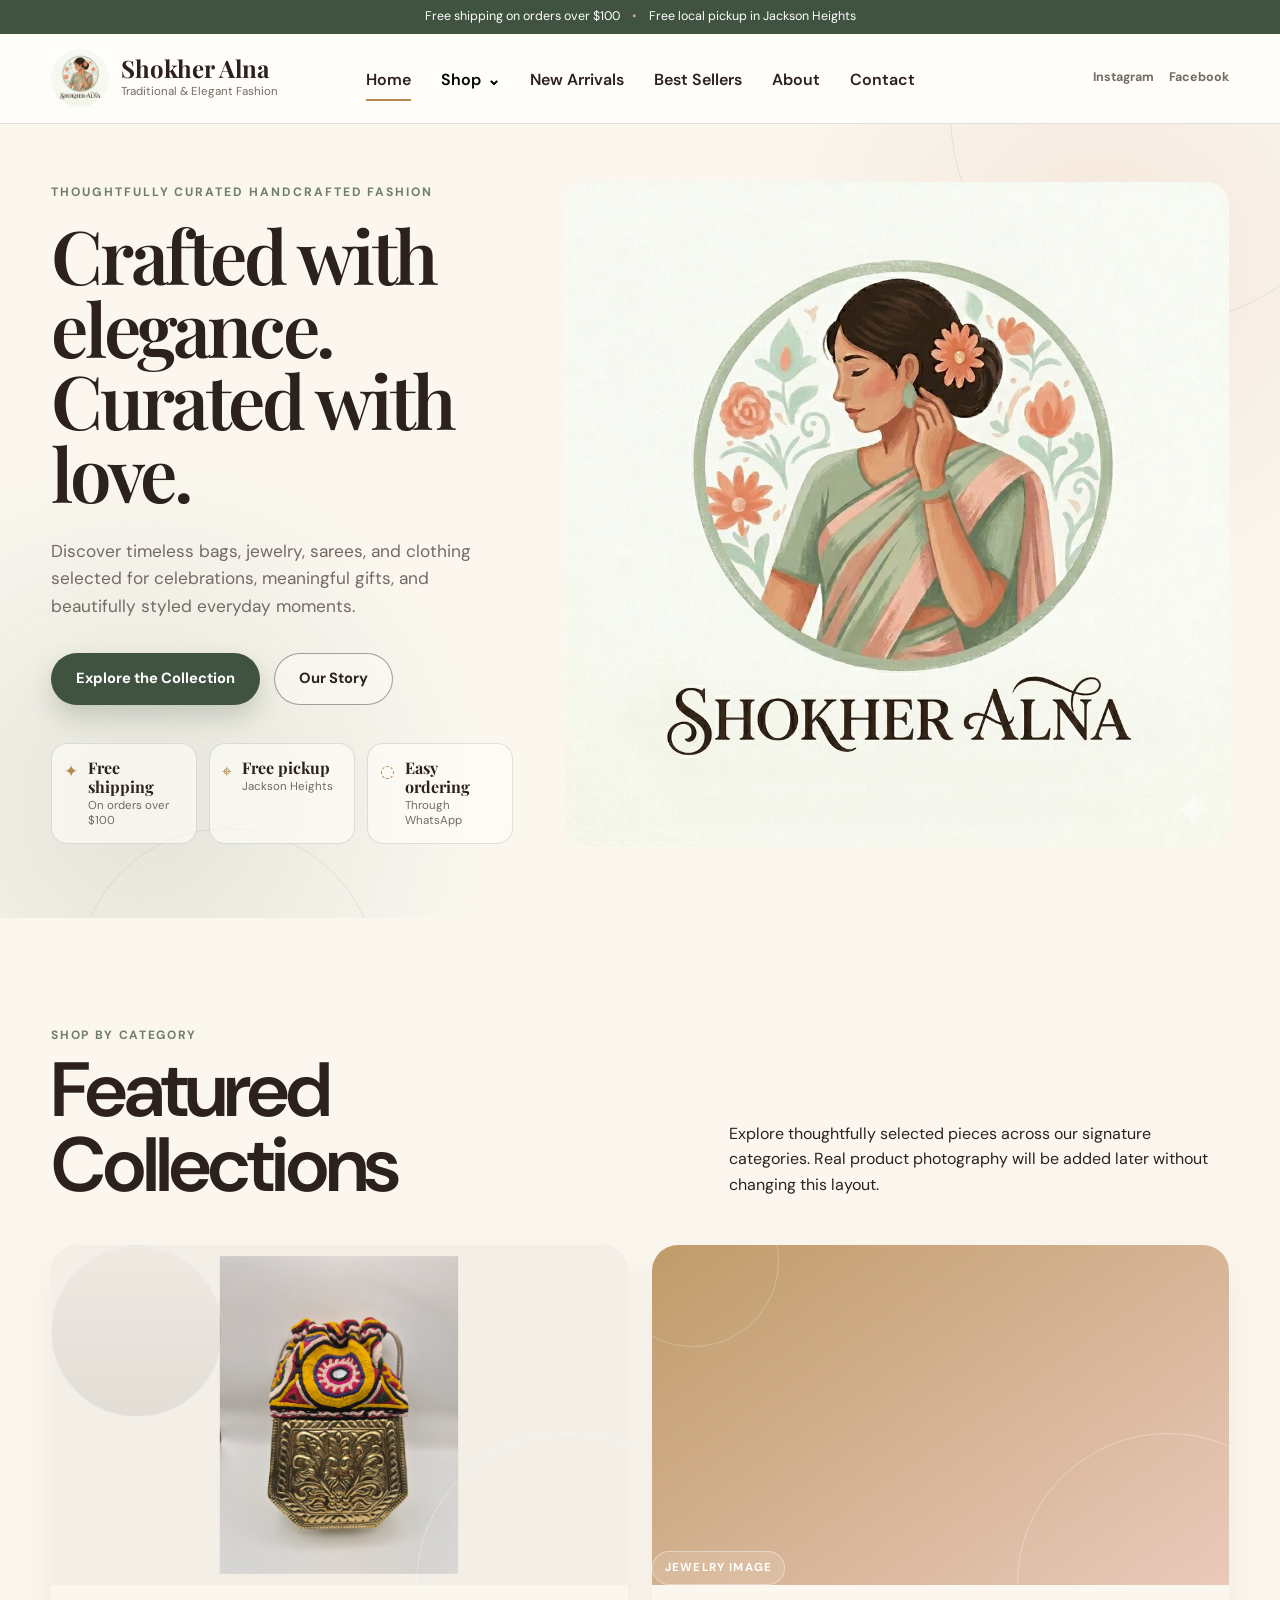
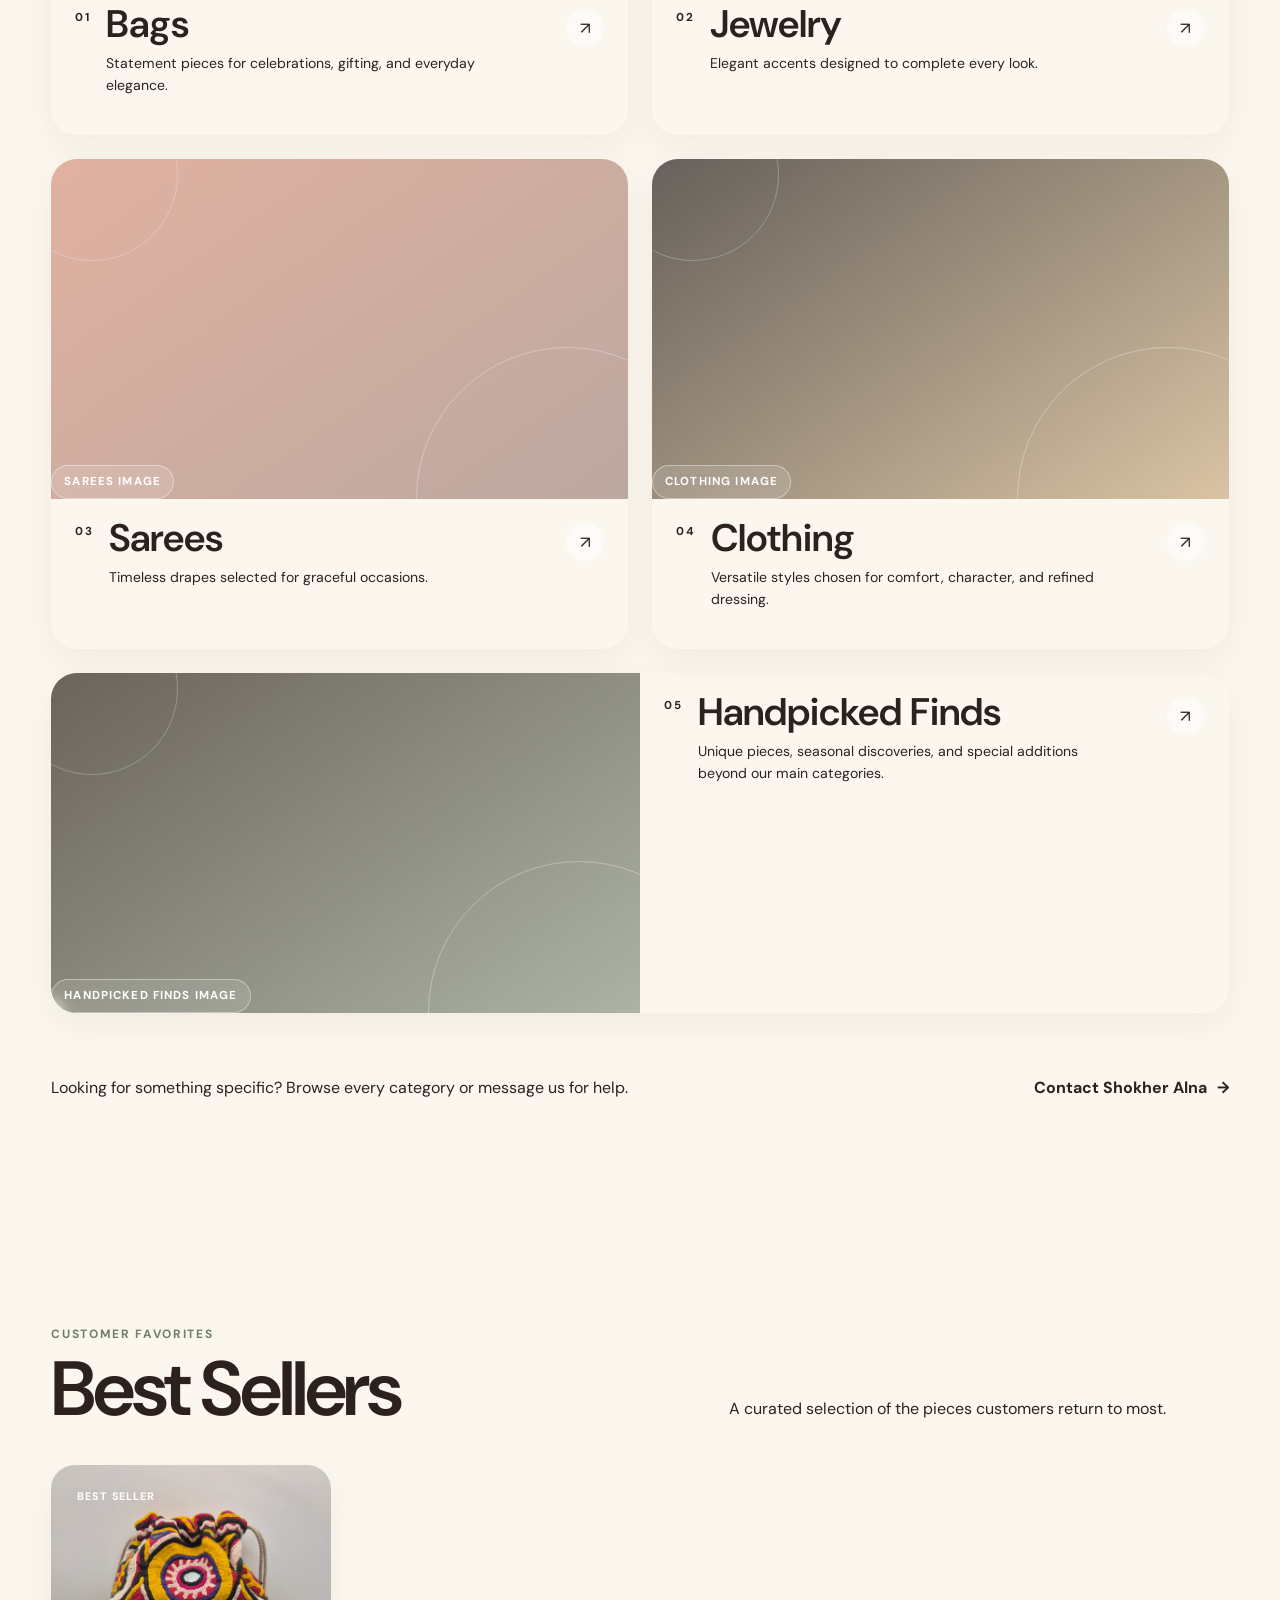
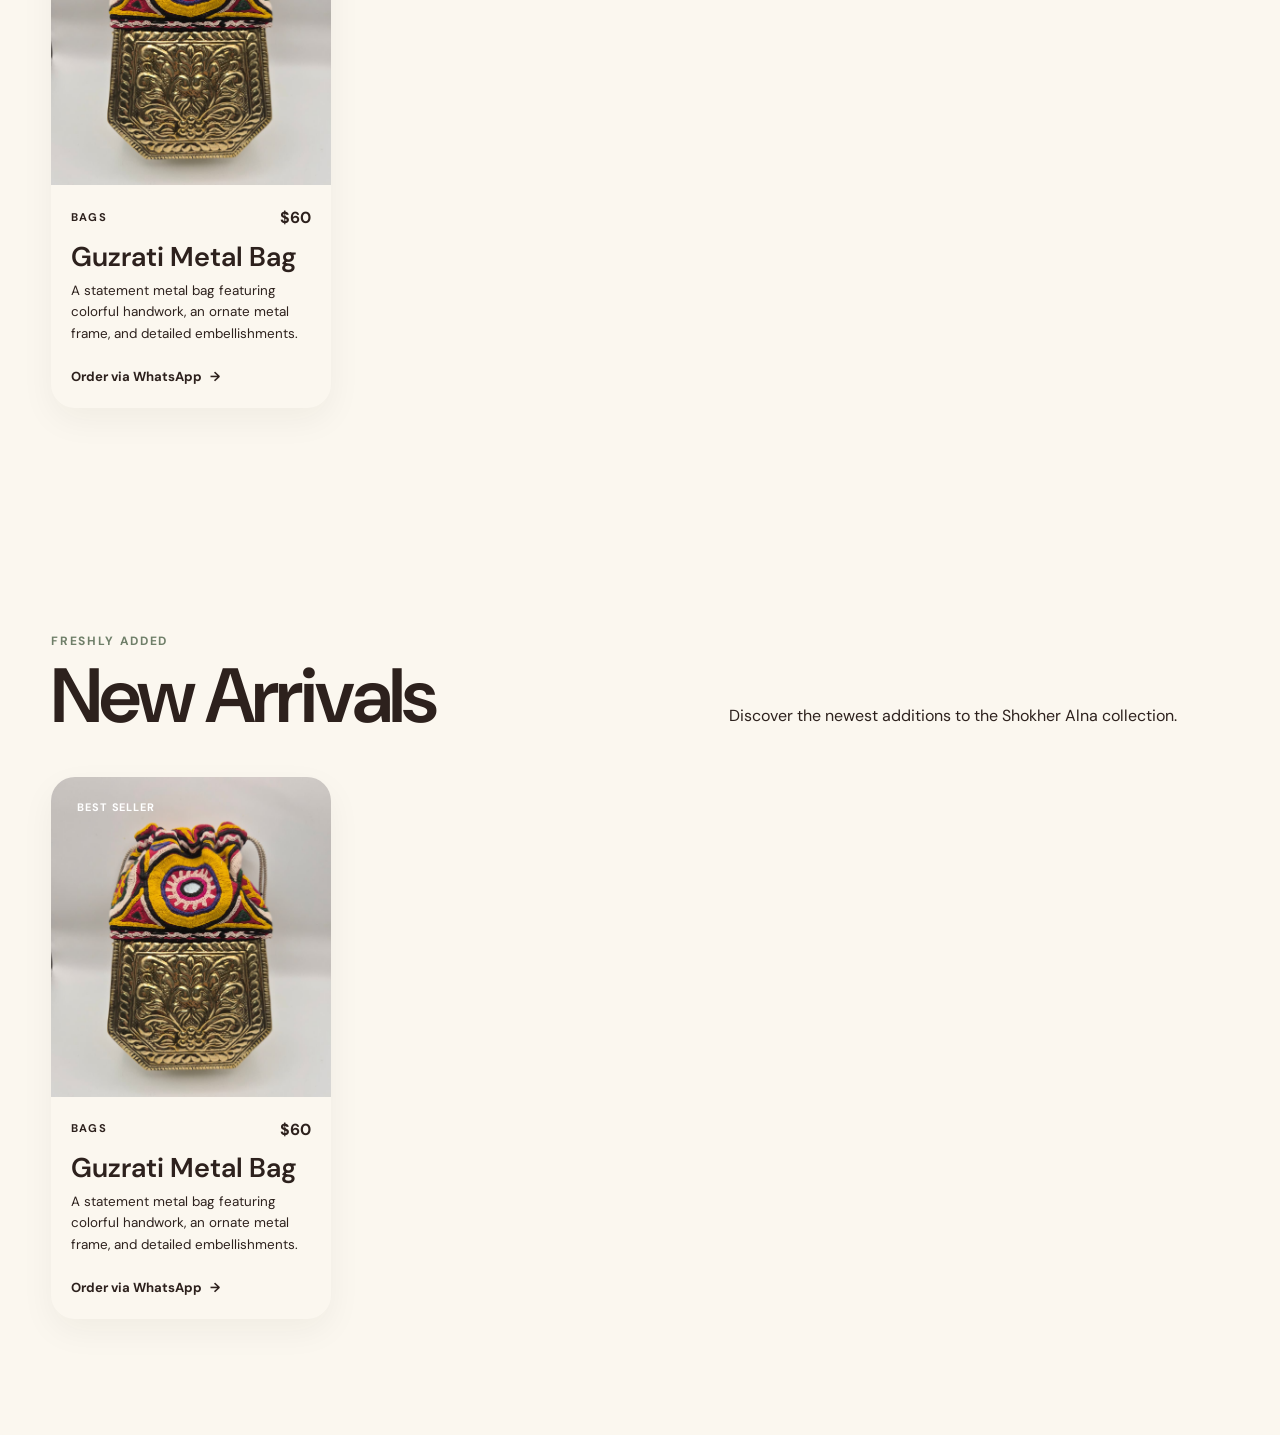
==== commit b8a5a5ee: "Update index.html" ====
--- a/index.html
+++ b/index.html
@@ -156,16 +156,8 @@
             >
         </div>
 
-            <div class="hero-card-note">
-              <span>New season</span>
-              <strong>Traditional details, modern elegance</strong>
-            </div>
-          </div>
-
-          <div class="hero-accent-card">
-            <span>Small-batch pieces</span>
-            <strong>Selected with care</strong>
-          </div>
+          </div>
+
         </div>
       </div>
     </section>
--- a/style.css
+++ b/style.css
@@ -1104,3 +1104,76 @@
     padding: 12px;
   }
 }
+
+
+
+/* ============================================================
+   HERO FINAL BALANCE
+   Larger image / cleaner first impression
+   ============================================================ */
+
+.hero-container {
+  grid-template-columns: 0.82fr 1.18fr;
+  gap: 52px;
+  min-height: 690px;
+  padding: 58px 0 72px;
+}
+
+/* Slightly reduce headline dominance */
+.hero h1 {
+  font-size: clamp(3.3rem, 5.8vw, 5.8rem);
+  line-height: 0.98;
+  max-width: 600px;
+}
+
+/* Give the artwork more room */
+.hero-visual {
+  min-height: auto;
+  width: 100%;
+  display: flex;
+  align-items: center;
+  justify-content: center;
+}
+
+/* Large, natural-ratio hero artwork */
+.hero-main-image {
+  width: 100%;
+  max-width: 780px;
+  height: auto;
+  display: block;
+  object-fit: contain;
+  border-radius: 22px;
+}
+
+/* Keep supporting text a little tighter */
+.hero-intro {
+  max-width: 540px;
+}
+
+/* Tablet / phone */
+@media (max-width: 980px) {
+  .hero-container {
+    grid-template-columns: 1fr;
+    gap: 38px;
+  }
+
+  .hero-copy {
+    text-align: center;
+  }
+
+  .hero-main-image {
+    max-width: 760px;
+    margin: 0 auto;
+  }
+}
+
+@media (max-width: 680px) {
+  .hero h1 {
+    font-size: clamp(2.9rem, 13vw, 4.3rem);
+  }
+
+  .hero-main-image {
+    width: 100%;
+    border-radius: 16px;
+  }
+}
